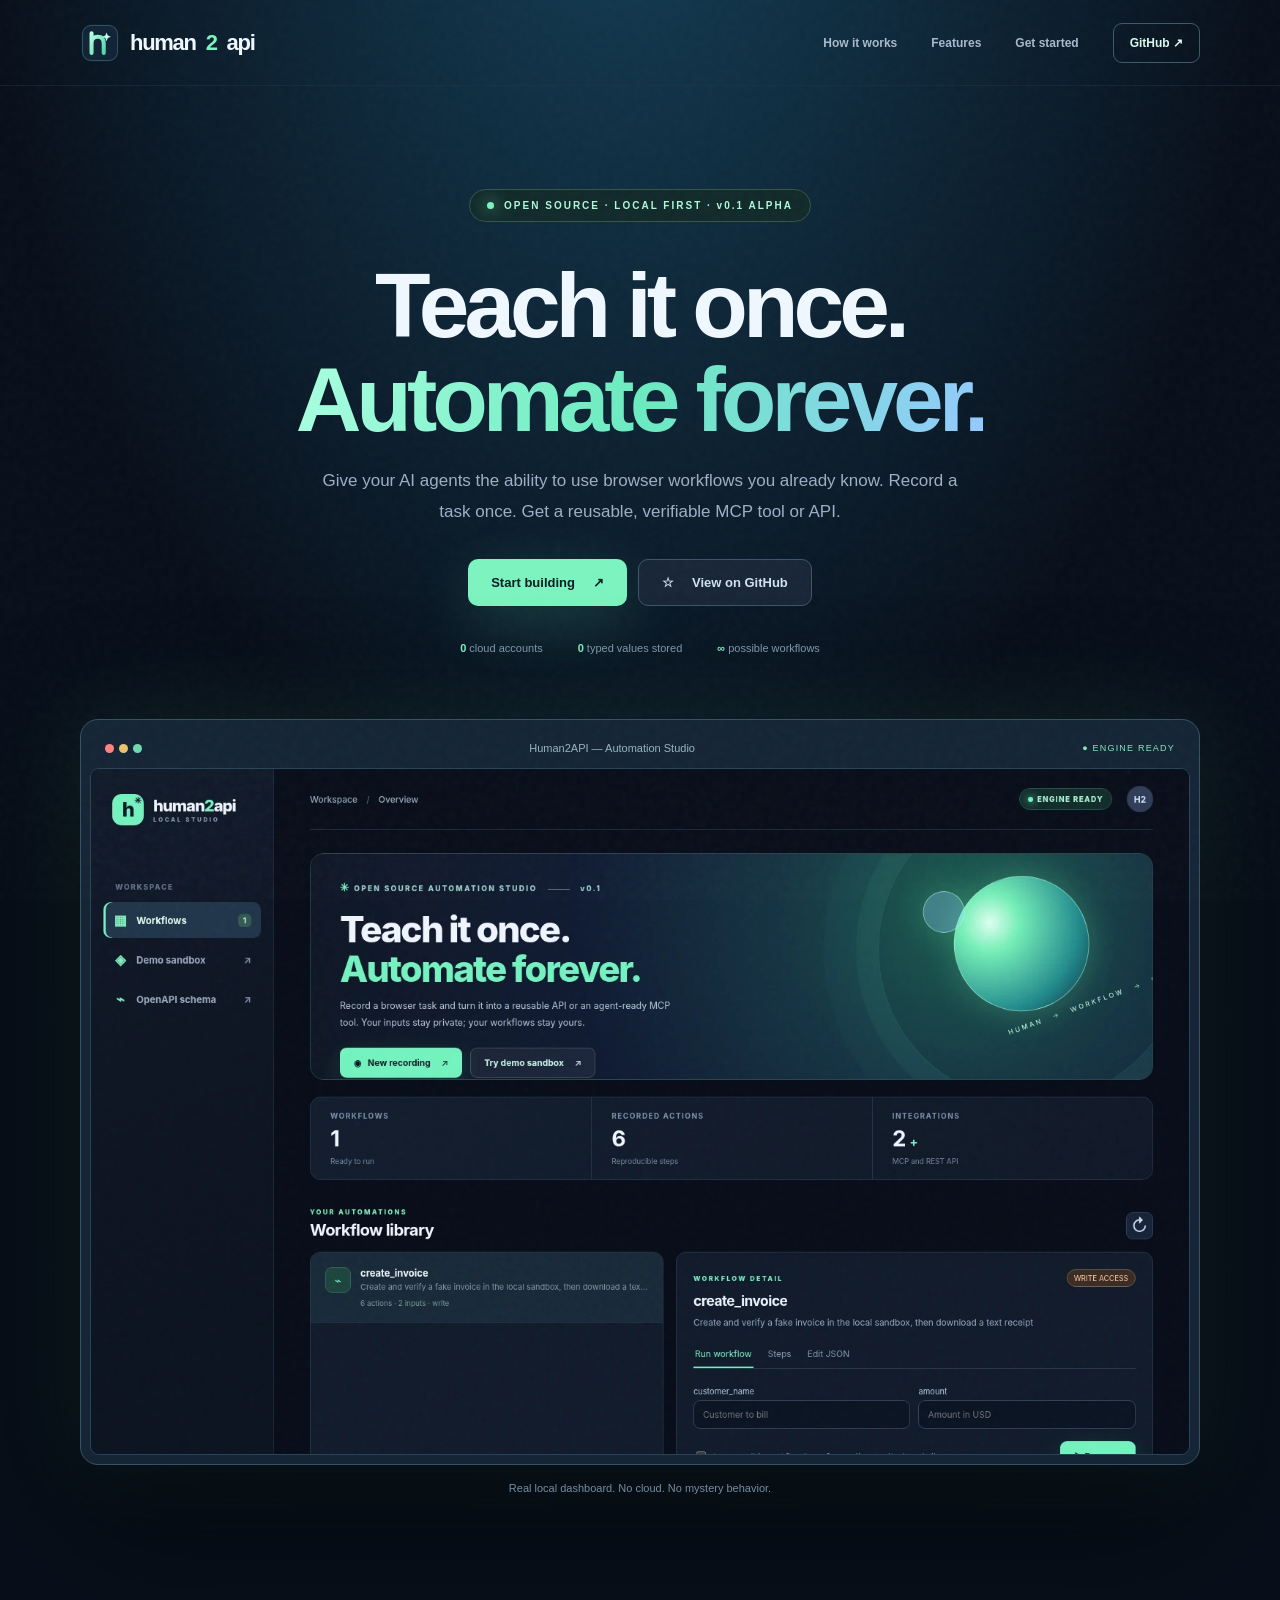
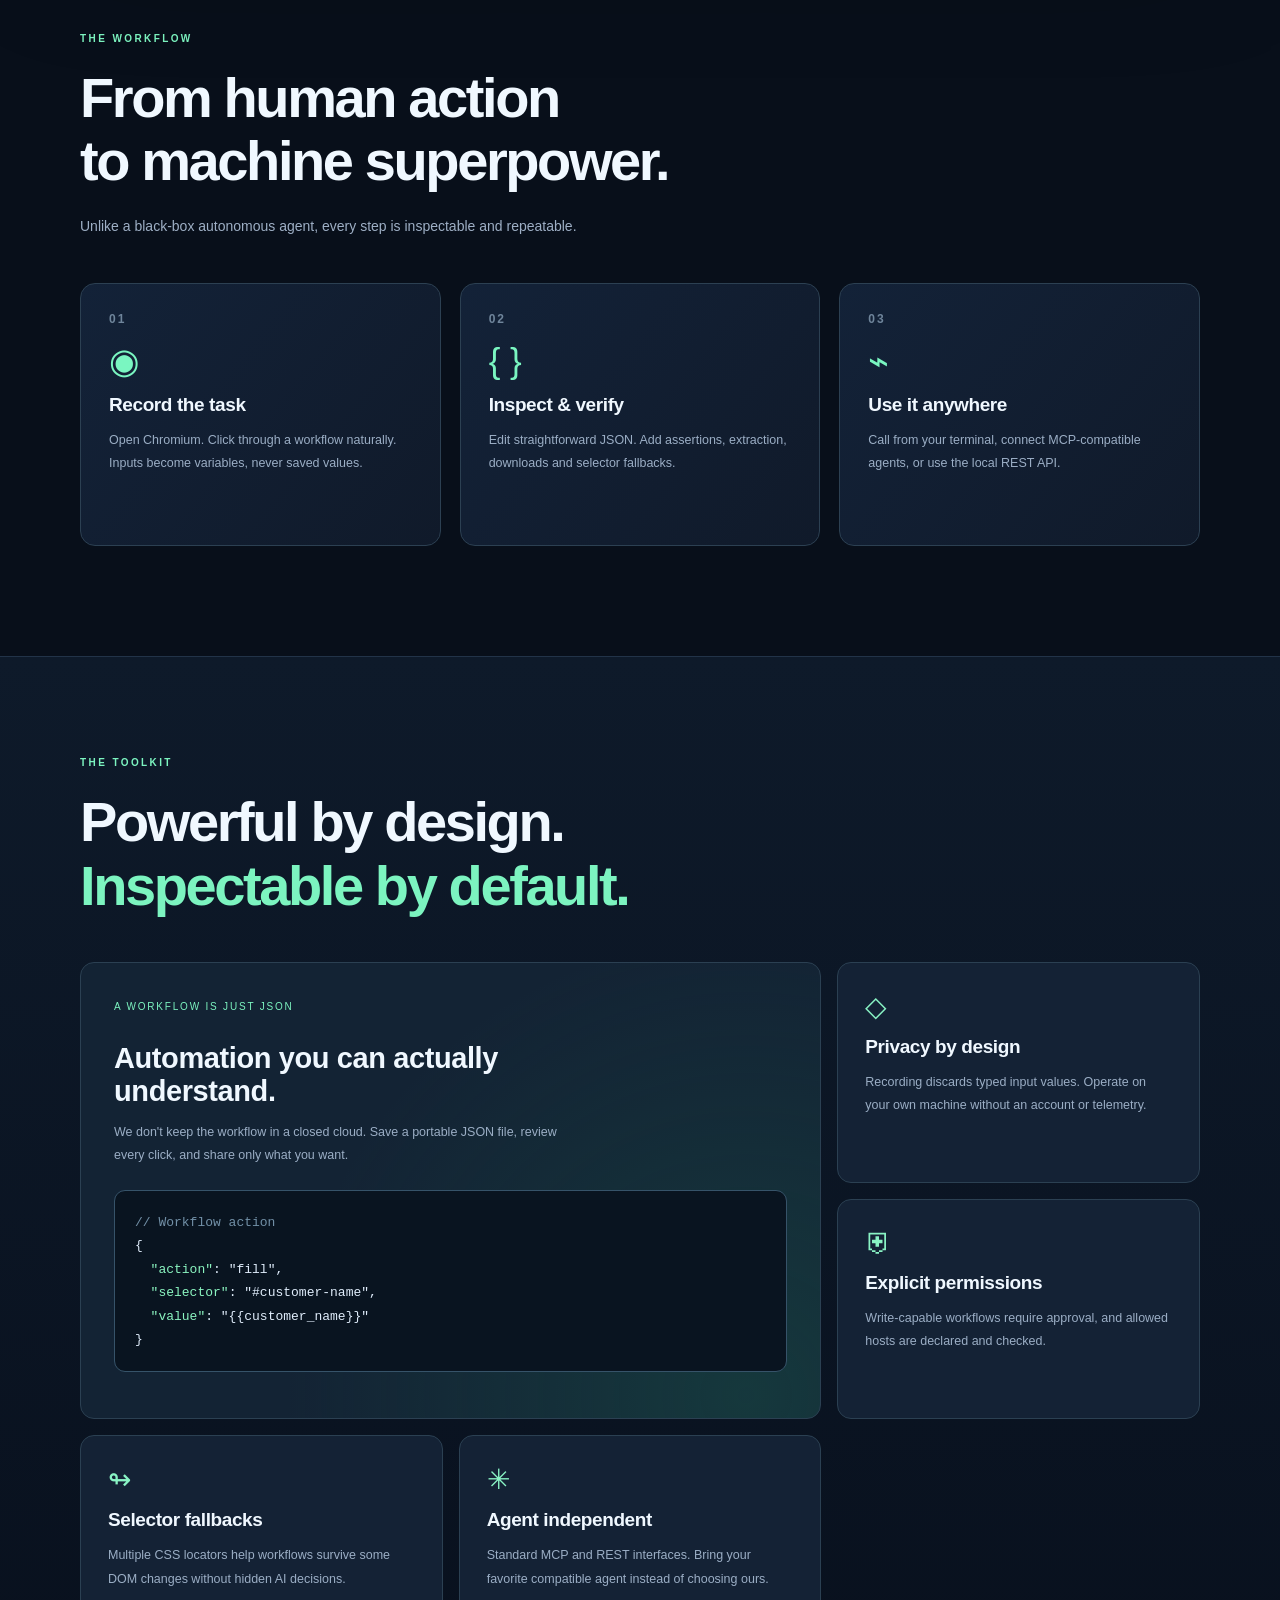
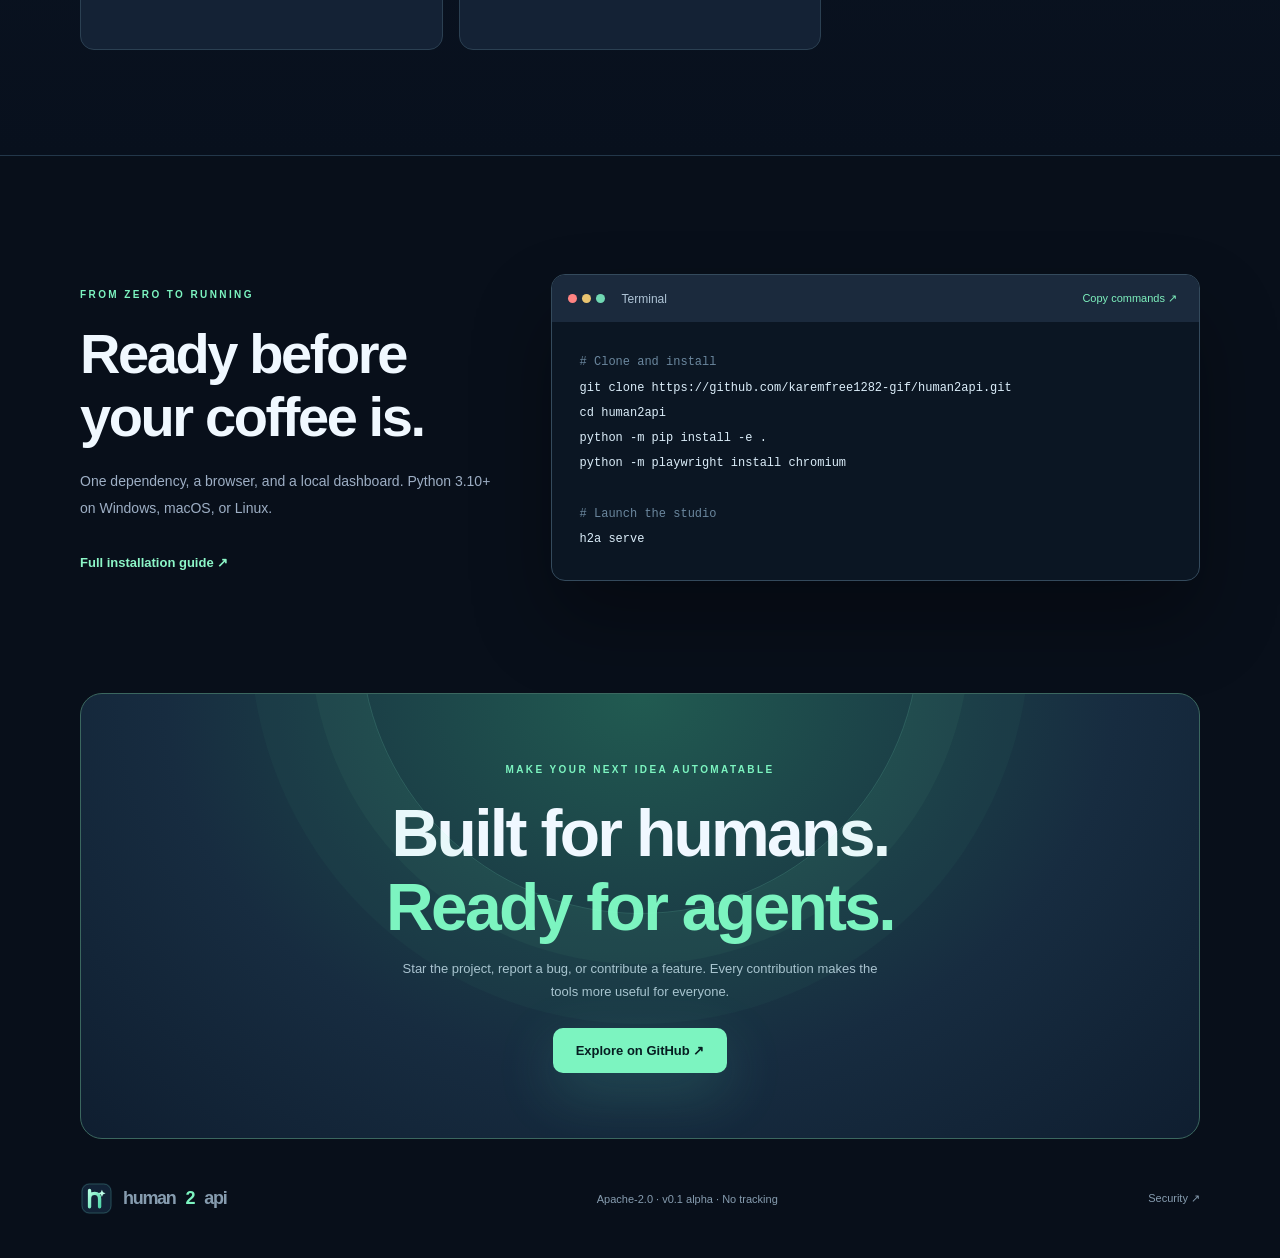
==== docs/index.html @ 32c711ae "feat: publish Human2API alpha with browser recorder, MCP, REST, docs and CI" ====
<!doctype html>
<html lang="en">
<head>
  <meta charset="utf-8">
  <meta name="viewport" content="width=device-width,initial-scale=1">
  <meta name="color-scheme" content="dark">
  <title>Human2API — Teach it once. Automate forever.</title>
  <meta name="description" content="Record any supported browser task, inspect a privacy-first JSON workflow, and expose it as an MCP tool, CLI command or local REST API. Open source, local-first, Apache 2.0.">
  <meta name="keywords" content="human2api, browser automation, mcp tools, AI agents, no-code automation, local-first, Playwright">
  <meta name="robots" content="index,follow">
  <link rel="canonical" href="https://karemfree1282-gif.github.io/human2api/">
  <link rel="icon" type="image/svg+xml" href="assets/logo.svg">
  <meta property="og:type" content="website">
  <meta property="og:title" content="Human2API — Teach it once. Automate forever.">
  <meta property="og:description" content="Turn browser interactions into reusable, verifiable API and MCP tools. 100% open source, local-first.">
  <meta property="og:url" content="https://karemfree1282-gif.github.io/human2api/">
  <meta property="og:image" content="https://karemfree1282-gif.github.io/human2api/assets/og-card.png">
  <meta name="twitter:card" content="summary_large_image">
  <meta name="twitter:title" content="Human2API — Turn browser clicks into AI tools">
  <meta name="twitter:description" content="Record once. Inspect. Reuse with MCP, REST and CLI.">
  <meta name="twitter:image" content="https://karemfree1282-gif.github.io/human2api/assets/og-card.png">
  <link rel="stylesheet" href="site.css">
  <script type="application/ld+json">{"@context":"https://schema.org","@type":"SoftwareApplication","name":"Human2API","applicationCategory":"DeveloperApplication","operatingSystem":"Windows, Linux, macOS","softwareVersion":"0.1.0","offers":{"@type":"Offer","price":"0","priceCurrency":"USD"},"codeRepository":"https://github.com/karemfree1282-gif/human2api","license":"https://www.apache.org/licenses/LICENSE-2.0"}</script>
  <script src="site.js" defer></script>
</head>
<body>
<div class="noise"></div><div class="glow-bg"></div>
<header class="site-header"><div class="container nav-inner"><a class="logo" href="#top"><img src="assets/logo.svg" width="40" height="40" alt="Human2API logo"> human<span>2</span>api</a><nav aria-label="Main navigation"><a href="#how">How it works</a><a href="#features">Features</a><a href="#quickstart">Get started</a><a href="https://github.com/karemfree1282-gif/human2api" class="nav-github" target="_blank" rel="noopener noreferrer">GitHub ↗</a></nav></div></header>
<main id="top">
  <section class="hero container"><div class="hero-badge"><i></i> OPEN SOURCE · LOCAL FIRST · v0.1 ALPHA</div><h1>Teach it once.<br><span>Automate forever.</span></h1><p class="hero-lede">Give your AI agents the ability to use browser workflows you already know. Record a task once. Get a reusable, verifiable MCP tool or API.</p><div class="actions"><a href="#quickstart" class="btn primary">Start building <span>↗</span></a><a href="https://github.com/karemfree1282-gif/human2api" class="btn secondary" target="_blank" rel="noopener noreferrer"><span>☆</span> View on GitHub</a></div><div class="hero-facts"><span><b>0</b> cloud accounts</span><span><b>0</b> typed values stored</span><span><b>∞</b> possible workflows</span></div></section>
  <section class="image-shell container"><div class="window"><div class="window-top"><div class="dots"><i></i><i></i><i></i></div><span>Human2API — Automation Studio</span><span class="healthy">● ENGINE READY</span></div><img src="assets/dashboard-preview.webp" alt="Actual Human2API local dashboard, with example invoice workflow and control panel" loading="eager"></div><div class="image-caption">Real local dashboard. No cloud. No mystery behavior.</div></section>
  <section class="how container" id="how"><div class="section-intro"><span class="mini">THE WORKFLOW</span><h2>From human action<br>to machine superpower.</h2><p>Unlike a black-box autonomous agent, every step is inspectable and repeatable.</p></div><div class="steps"><article><div class="num">01</div><div class="step-icon">◉</div><h3>Record the task</h3><p>Open Chromium. Click through a workflow naturally. Inputs become variables, never saved values.</p></article><article><div class="num">02</div><div class="step-icon">{ }</div><h3>Inspect & verify</h3><p>Edit straightforward JSON. Add assertions, extraction, downloads and selector fallbacks.</p></article><article><div class="num">03</div><div class="step-icon">⌁</div><h3>Use it anywhere</h3><p>Call from your terminal, connect MCP-compatible agents, or use the local REST API.</p></article></div></section>
  <section class="features-section" id="features"><div class="container"><div class="section-intro"><span class="mini">THE TOOLKIT</span><h2>Powerful by design.<br><em>Inspectable by default.</em></h2></div><div class="features"><div class="feature wide"><span class="feature-kicker">A WORKFLOW IS JUST JSON</span><h3>Automation you can actually understand.</h3><p>We don't keep the workflow in a closed cloud. Save a portable JSON file, review every click, and share only what you want.</p><pre><span class="dim">// Workflow action</span>
{
  <span class="accent">"action"</span>: "fill",
  <span class="accent">"selector"</span>: "#customer-name",
  <span class="accent">"value"</span>: "{{customer_name}}"
}</pre></div><div class="feature"><span class="feature-icon">◇</span><h3>Privacy by design</h3><p>Recording discards typed input values. Operate on your own machine without an account or telemetry.</p></div><div class="feature"><span class="feature-icon">⛨</span><h3>Explicit permissions</h3><p>Write-capable workflows require approval, and allowed hosts are declared and checked.</p></div><div class="feature"><span class="feature-icon">↬</span><h3>Selector fallbacks</h3><p>Multiple CSS locators help workflows survive some DOM changes without hidden AI decisions.</p></div><div class="feature"><span class="feature-icon">✳</span><h3>Agent independent</h3><p>Standard MCP and REST interfaces. Bring your favorite compatible agent instead of choosing ours.</p></div></div></div></section>
  <section class="quickstart container" id="quickstart"><div><span class="mini">FROM ZERO TO RUNNING</span><h2>Ready before<br>your coffee is.</h2><p>One dependency, a browser, and a local dashboard. Python 3.10+ on Windows, macOS, or Linux.</p><a class="text-link" href="https://github.com/karemfree1282-gif/human2api#quick-start" target="_blank" rel="noopener noreferrer">Full installation guide ↗</a></div><div class="command"><div class="command-top"><span class="dots"><i></i><i></i><i></i></span><span>Terminal</span><button id="copy-command" type="button">Copy commands ↗</button></div><pre id="commands"><span class="comment"># Clone and install</span>
git clone https://github.com/karemfree1282-gif/human2api.git
cd human2api
python -m pip install -e .
python -m playwright install chromium

<span class="comment"># Launch the studio</span>
h2a serve</pre></div></section>
  <section class="final-cta container"><div class="orb"></div><span class="mini">MAKE YOUR NEXT IDEA AUTOMATABLE</span><h2>Built for humans.<br><span>Ready for agents.</span></h2><p>Star the project, report a bug, or contribute a feature. Every contribution makes the tools more useful for everyone.</p><a href="https://github.com/karemfree1282-gif/human2api" class="btn primary" target="_blank" rel="noopener noreferrer">Explore on GitHub ↗</a></section>
</main><footer><div class="container foot"><a class="logo" href="#top"><img src="assets/logo.svg" alt="" width="33" height="33">human<span>2</span>api</a><span>Apache-2.0 · v0.1 alpha · No tracking</span><a href="https://github.com/karemfree1282-gif/human2api/blob/main/SECURITY.md" target="_blank" rel="noopener noreferrer">Security ↗</a></div></footer>
</body></html>
---- docs/site.css ----
:root{--bg:#080f1a;--fg:#f0f8ff;--sub:#9eafc5;--mint:#7cf4c0;--border:#26374b;font-family:Inter,ui-sans-serif,-apple-system,BlinkMacSystemFont,"Segoe UI",sans-serif;color-scheme:dark}*{box-sizing:border-box}html{scroll-behavior:smooth}body{min-width:320px;margin:0;background:var(--bg);color:var(--fg)}a{color:inherit;text-decoration:none}button{cursor:pointer;font:inherit}::selection{background:#6cdeaa;color:#091826}.noise{position:fixed;inset:0;pointer-events:none;opacity:.13;background-image:url("data:image/svg+xml,%3Csvg viewBox='0 0 180 180' xmlns='http://www.w3.org/2000/svg'%3E%3Cfilter id='n'%3E%3CfeTurbulence baseFrequency='.7' type='fractalNoise' numOctaves='3' stitchTiles='stitch'/%3E%3C/filter%3E%3Crect width='100%25' height='100%25' filter='url(%23n)' opacity='.2'/%3E%3C/svg%3E");z-index:15}.glow-bg{position:absolute;top:0;left:0;right:0;height:850px;pointer-events:none;background:radial-gradient(ellipse at 49% -22%,#143f57 0%,transparent 70%)}.container{width:min(1120px,calc(100% - 42px));margin:auto}.site-header{position:relative;z-index:3;border-bottom:1px solid #2233457a}.nav-inner{height:85px;display:flex;align-items:center;justify-content:space-between}.logo{display:inline-flex;align-items:center;gap:10px;font-size:22px;font-weight:850;letter-spacing:-1.3px}.logo span{color:var(--mint)}.logo img{border-radius:10px}.site-header nav{display:flex;align-items:center;gap:34px;font-size:12px;font-weight:700;color:#a8bace}.site-header nav a:hover,.text-link:hover{color:var(--mint)}.nav-github{border:1px solid #3c5b66;padding:12px 16px;border-radius:9px;color:#dbfbef}.hero{position:relative;text-align:center;padding:103px 0 38px}.hero-badge{display:inline-flex;gap:10px;align-items:center;border:1px solid #365649;border-radius:30px;background:#122a2b;color:#aefad7;padding:10px 17px;font-size:10px;font-weight:850;letter-spacing:2px}.hero-badge i{display:inline-block;width:7px;height:7px;border-radius:50%;background:#7cf4c0;box-shadow:0 0 15px #7cf4c0}.hero h1{font-size:clamp(50px,7.5vw,91px);letter-spacing:-5px;line-height:1.03;margin:37px 0 20px;font-weight:870}.hero h1 span{background:linear-gradient(100deg,#a9ffe1,#6bebc0 50%,#94caff);background-clip:text;color:transparent}.hero-lede{font-size:17px;color:var(--sub);max-width:650px;line-height:1.8;margin:0 auto}.actions{display:flex;justify-content:center;gap:11px;flex-wrap:wrap;margin-top:31px}.btn{display:inline-flex;align-items:center;justify-content:center;gap:18px;padding:15px 23px;border-radius:10px;font-size:13px;font-weight:760;transition:transform .2s,background .2s}.btn:hover{transform:translateY(-3px)}.btn.primary{background:var(--mint);color:#061e21;box-shadow:0 18px 60px #59e7b733}.btn.primary:hover{background:#b2ffdf}.btn.secondary{background:#182637;border:1px solid #405468;color:#d2e1f4}.hero-facts{display:flex;justify-content:center;gap:35px;margin-top:36px;font-size:11px;color:#839bb0}.hero-facts b{color:#85f3c3}.image-shell{position:relative;margin-top:27px}.window{border:1px solid #365364;background:#152536;border-radius:18px;padding:9px;box-shadow:0 45px 140px #0009,0 0 90px #71ffca1c;overflow:hidden}.window-top{height:39px;display:flex;align-items:center;justify-content:space-between;padding:0 15px;font-size:11px;color:#96b5c3}.window-top .healthy{color:#86e7b9;font-size:9px;letter-spacing:1.2px}.dots{display:inline-flex;gap:5px}.dots i{width:9px;height:9px;border-radius:50%;background:#ff8382}.dots i:nth-child(2){background:#e9c470}.dots i:nth-child(3){background:#70d8b3}.window img{width:100%;display:block;aspect-ratio:16/10;object-fit:cover;object-position:top;border-radius:9px;border:1px solid #274559}.image-caption{text-align:center;color:#758da3;font-size:11px;margin:17px}.how{padding:117px 0 110px}.section-intro{max-width:650px}.mini{font-size:10px;letter-spacing:2.4px;color:var(--mint);font-weight:800}.section-intro h2,.quickstart h2{font-size:clamp(35px,4.4vw,56px);letter-spacing:-2.4px;line-height:1.13;margin:20px 0}.section-intro p,.quickstart p{color:var(--sub);font-size:14px;line-height:1.9}.steps{display:grid;grid-template-columns:repeat(3,1fr);gap:19px;margin-top:44px}.steps article{min-height:263px;padding:28px;border:1px solid #2c4052;border-radius:15px;background:linear-gradient(130deg,#132238,#101a2a)}.steps .num{font-size:12px;color:#6f859b;font-weight:800;letter-spacing:2px}.step-icon{font-size:35px;color:#7af6c1;margin-top:15px}.steps h3,.feature h3{font-size:19px;letter-spacing:-.4px;margin:13px 0}.steps p,.feature p{color:#9baec5;font-size:12.5px;line-height:1.85}.features-section{background:linear-gradient(180deg,#0e1a2a,#08101d);border-top:1px solid #223348;border-bottom:1px solid #23374a;padding:95px 0 105px}.features-section em{font-style:normal;color:var(--mint)}.features{display:grid;grid-template-columns:repeat(3,1fr);gap:16px;margin-top:45px}.feature{padding:27px;min-height:215px;border:1px solid #2b4052;background:#142235;border-radius:14px}.feature.wide{grid-column:span 2;grid-row:span 2;padding:33px;min-height:440px;overflow:hidden;background:radial-gradient(circle at 90% 95%,#1a624e55,transparent 58%),#132334}.feature-kicker{font-size:10px;color:var(--mint);letter-spacing:1.8px}.feature.wide h3{font-size:29px;max-width:400px;margin-top:28px}.feature.wide p{max-width:470px}.feature pre{border-radius:11px;padding:20px;background:#091420;border:1px solid #365369;color:#e0edfb;font-size:13px;line-height:1.8;margin-top:23px;overflow:auto}.feature pre .accent{color:#8bf5c0}.feature pre .dim{color:#7290a7}.feature-icon{display:block;font-size:28px;color:#89f3c4}.quickstart{display:grid;grid-template-columns:.8fr 1.25fr;gap:55px;padding-top:118px;padding-bottom:112px;align-items:center}.text-link{font-size:13px;font-weight:750;color:#8cf6c7;display:inline-block;margin-top:20px}.command{border:1px solid #344a5c;border-radius:14px;overflow:hidden;background:#0b1623;box-shadow:0 40px 80px #0005;min-width:0}.command-top{display:flex;align-items:center;gap:17px;background:#1b2a3d;padding:16px;color:#afc4d6;font-size:12px}.command-top button{margin-left:auto;background:none;color:#7ef1be;border:0;font-size:11px}.command pre{white-space:pre-wrap;overflow-wrap:anywhere;margin:0;padding:28px;font-size:12px;line-height:2.1;color:#dceefa}.command pre .comment{color:#6b879e}.final-cta{background:radial-gradient(ellipse at 50% 0%,#215b51 0%,#172c40 60%,#0f1e30 100%);position:relative;overflow:hidden;min-height:370px;text-align:center;border:1px solid #3b675f;border-radius:22px;padding:65px 22px}.final-cta h2{font-size:clamp(39px,5.6vw,66px);letter-spacing:-2.7px;line-height:1.12;margin:20px 0 12px}.final-cta h2 span{color:var(--mint)}.final-cta p{color:#aac3d0;font-size:13px;max-width:475px;line-height:1.8;margin:0 auto 25px}.final-cta .orb{position:absolute;border:1px solid #8afbd128;border-radius:50%;width:560px;height:560px;top:-340px;left:calc(50% - 280px);pointer-events:none;box-shadow:0 0 0 50px #7bffb80a,0 0 0 110px #7bffb807}footer{padding:43px 0}.foot{display:flex;align-items:center;justify-content:space-between;gap:14px;color:#869caf;font-size:11px}.foot .logo{font-size:18px}footer a:hover{color:var(--mint)}@media(max-width:780px){.site-header nav a:not(.nav-github){display:none}.hero{padding-top:76px}.hero h1{letter-spacing:-3px}.steps,.features{grid-template-columns:1fr 1fr}.features .wide{grid-column:span 2}.quickstart{grid-template-columns:1fr;gap:23px;padding-top:80px}}@media(max-width:520px){.site-header nav{gap:10px}.hero-badge{font-size:8px}.hero h1{letter-spacing:-2px}.hero-lede{font-size:14px}.hero-facts{gap:14px;font-size:9px}.steps,.features{grid-template-columns:1fr}.features .wide{grid-column:span 1}.how{padding:70px 0}.feature.wide{min-height:unset}.window-top{font-size:8px}.window-top .healthy{font-size:7px}.foot{flex-wrap:wrap}.container{width:calc(100% - 32px)}}@media(prefers-reduced-motion:reduce){*{scroll-behavior:auto!important;transition:none!important}}
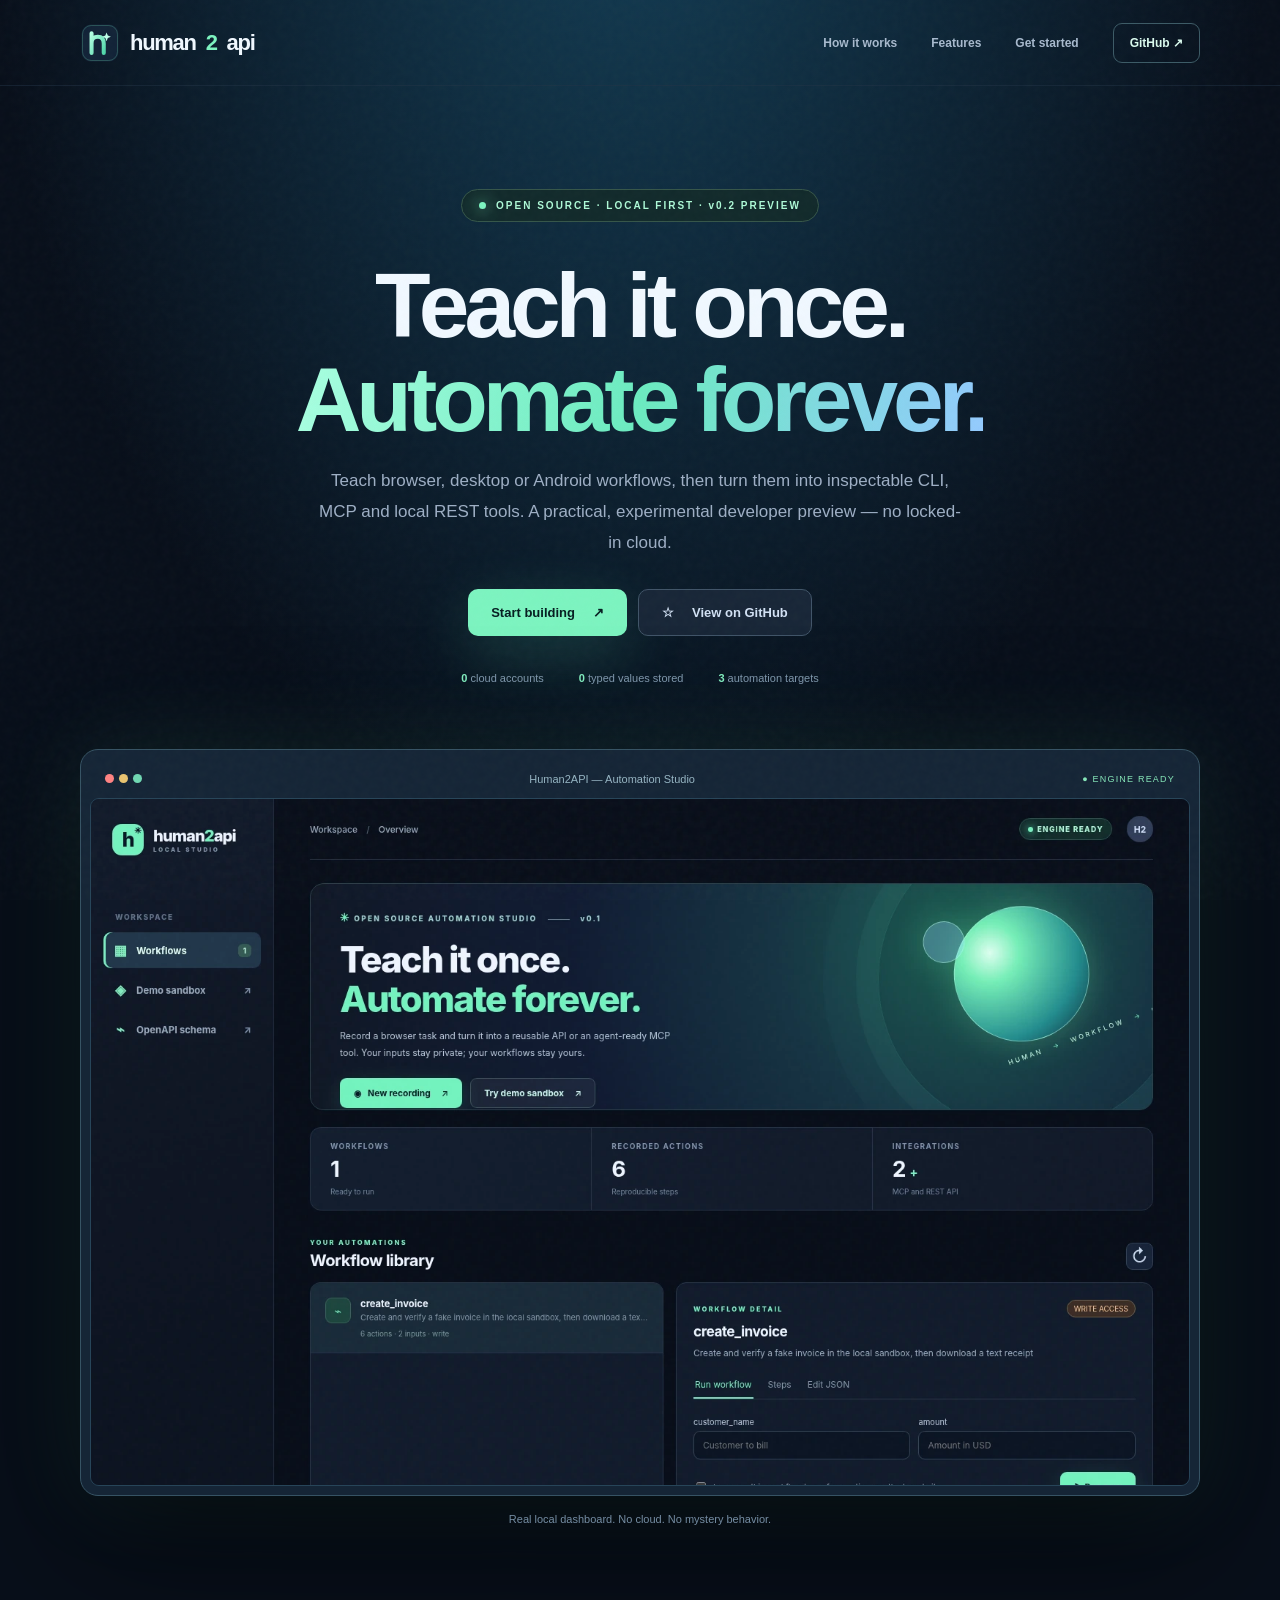
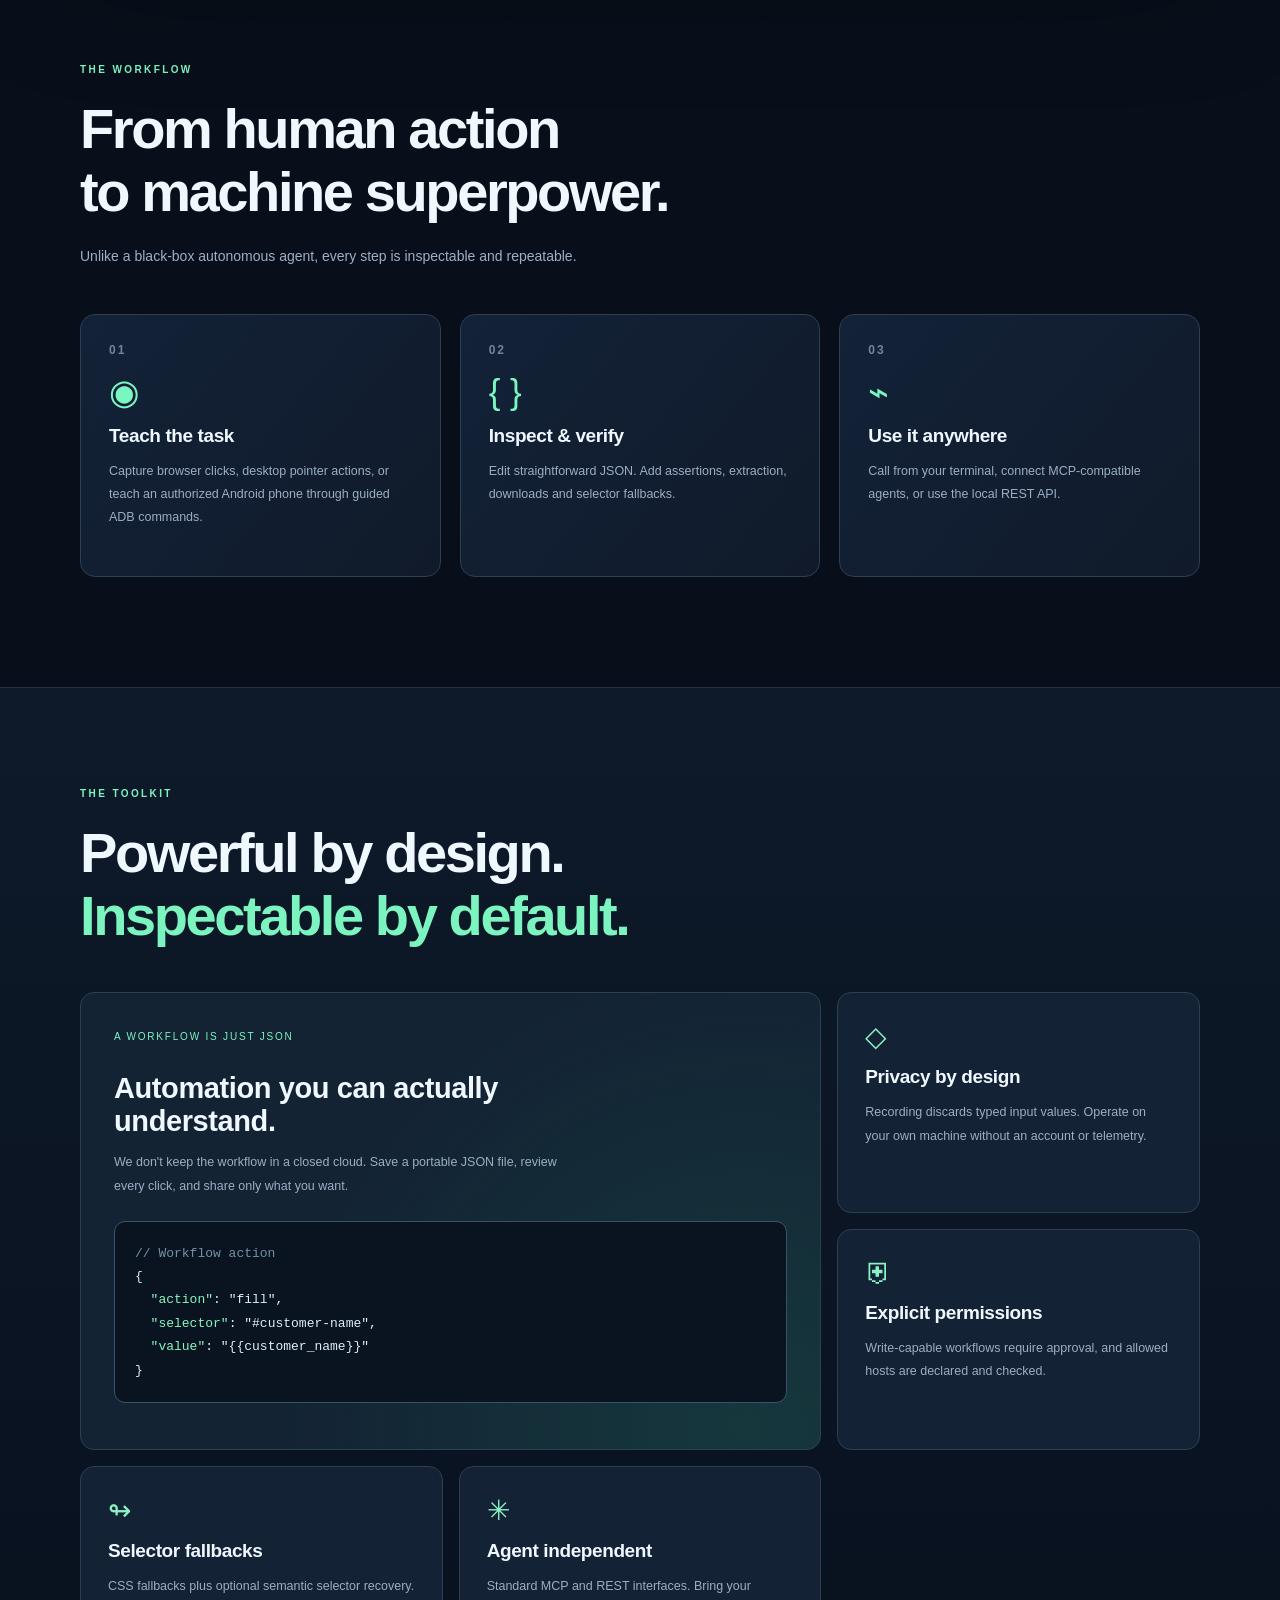
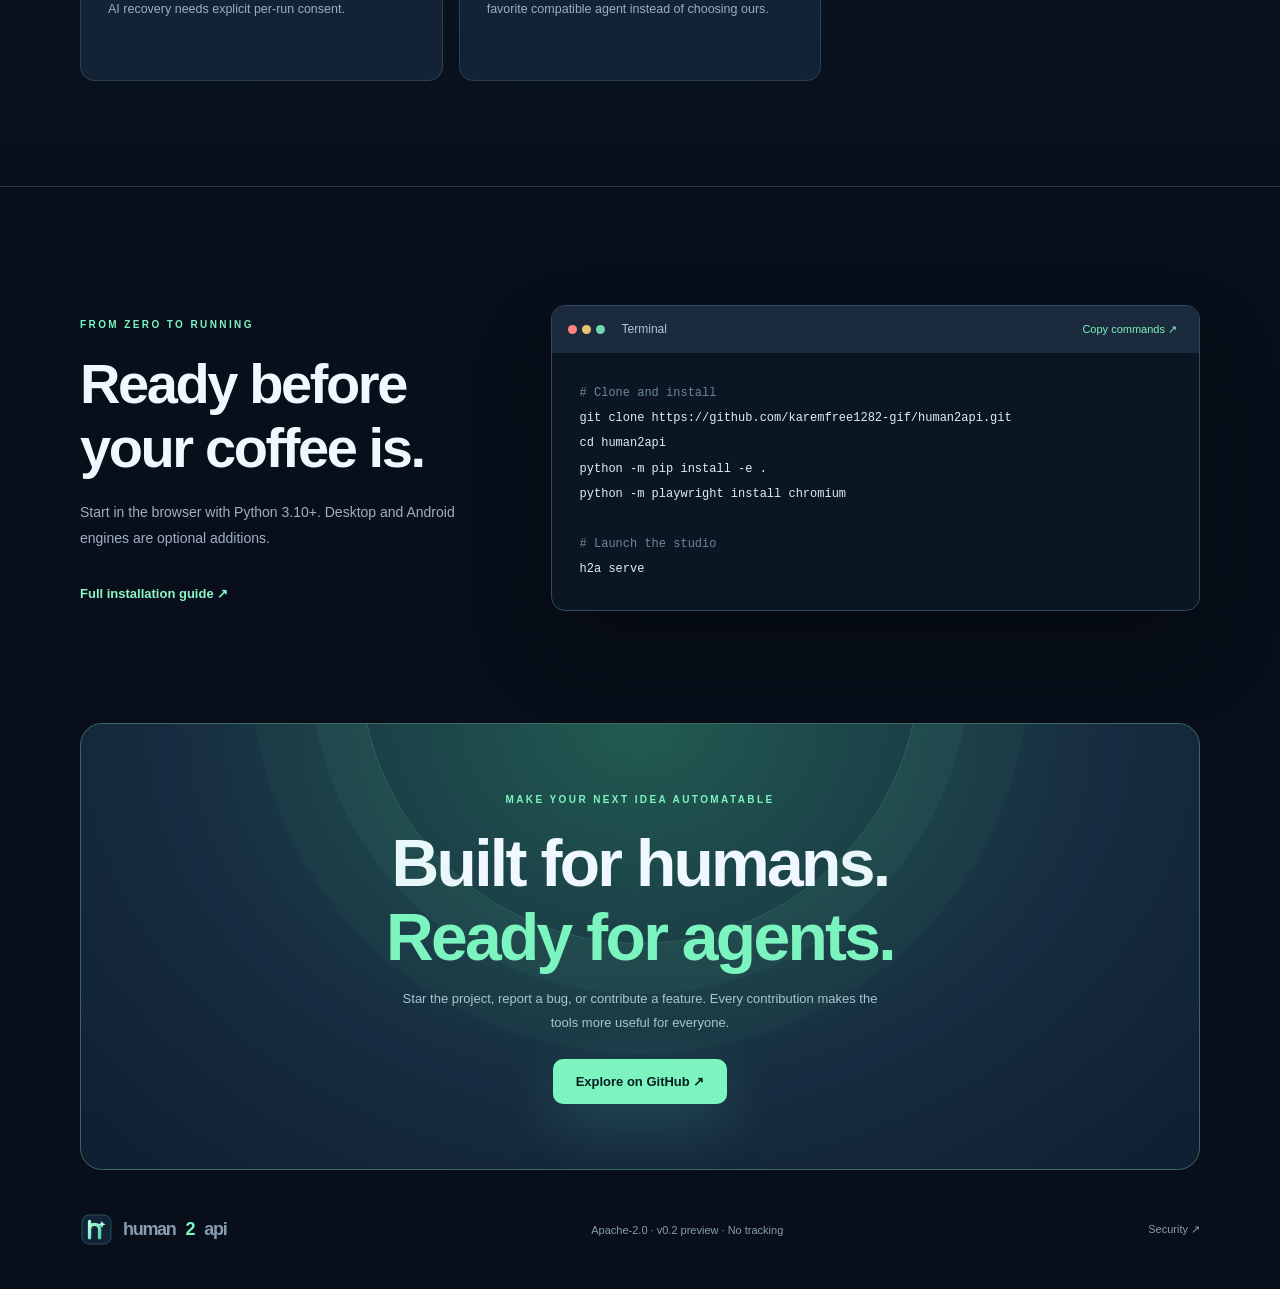
==== commit 549030bf: "feat: expand Human2API with desktop and Android runners, opt-in healing, verified workflow packages " ====
--- a/docs/index.html
+++ b/docs/index.html
@@ -5,38 +5,38 @@
   <meta name="viewport" content="width=device-width,initial-scale=1">
   <meta name="color-scheme" content="dark">
   <title>Human2API — Teach it once. Automate forever.</title>
-  <meta name="description" content="Record any supported browser task, inspect a privacy-first JSON workflow, and expose it as an MCP tool, CLI command or local REST API. Open source, local-first, Apache 2.0.">
-  <meta name="keywords" content="human2api, browser automation, mcp tools, AI agents, no-code automation, local-first, Playwright">
+  <meta name="description" content="Convert supported browser, desktop, and Android tasks into inspectable local MCP tools, REST APIs, and CLI automations. Experimental developer preview.">
+  <meta name="keywords" content="human2api, browser automation, desktop automation, Android ADB, MCP tools, AI agents, local-first, Playwright, PyAutoGUI">
   <meta name="robots" content="index,follow">
   <link rel="canonical" href="https://karemfree1282-gif.github.io/human2api/">
   <link rel="icon" type="image/svg+xml" href="assets/logo.svg">
   <meta property="og:type" content="website">
   <meta property="og:title" content="Human2API — Teach it once. Automate forever.">
-  <meta property="og:description" content="Turn browser interactions into reusable, verifiable API and MCP tools. 100% open source, local-first.">
+  <meta property="og:description" content="Automate supported browser, desktop and Android tasks with verified local MCP and REST workflows. Open-source developer preview.">
   <meta property="og:url" content="https://karemfree1282-gif.github.io/human2api/">
   <meta property="og:image" content="https://karemfree1282-gif.github.io/human2api/assets/og-card.png">
   <meta name="twitter:card" content="summary_large_image">
-  <meta name="twitter:title" content="Human2API — Turn browser clicks into AI tools">
+  <meta name="twitter:title" content="Human2API — Turn UI tasks into MCP and API tools">
   <meta name="twitter:description" content="Record once. Inspect. Reuse with MCP, REST and CLI.">
   <meta name="twitter:image" content="https://karemfree1282-gif.github.io/human2api/assets/og-card.png">
   <link rel="stylesheet" href="site.css">
-  <script type="application/ld+json">{"@context":"https://schema.org","@type":"SoftwareApplication","name":"Human2API","applicationCategory":"DeveloperApplication","operatingSystem":"Windows, Linux, macOS","softwareVersion":"0.1.0","offers":{"@type":"Offer","price":"0","priceCurrency":"USD"},"codeRepository":"https://github.com/karemfree1282-gif/human2api","license":"https://www.apache.org/licenses/LICENSE-2.0"}</script>
+  <script type="application/ld+json">{"@context":"https://schema.org","@type":"SoftwareApplication","name":"Human2API","applicationCategory":"DeveloperApplication","operatingSystem":"Windows, Linux, macOS","softwareVersion":"0.2.0","offers":{"@type":"Offer","price":"0","priceCurrency":"USD"},"codeRepository":"https://github.com/karemfree1282-gif/human2api","license":"https://www.apache.org/licenses/LICENSE-2.0"}</script>
   <script src="site.js" defer></script>
 </head>
 <body>
 <div class="noise"></div><div class="glow-bg"></div>
 <header class="site-header"><div class="container nav-inner"><a class="logo" href="#top"><img src="assets/logo.svg" width="40" height="40" alt="Human2API logo"> human<span>2</span>api</a><nav aria-label="Main navigation"><a href="#how">How it works</a><a href="#features">Features</a><a href="#quickstart">Get started</a><a href="https://github.com/karemfree1282-gif/human2api" class="nav-github" target="_blank" rel="noopener noreferrer">GitHub ↗</a></nav></div></header>
 <main id="top">
-  <section class="hero container"><div class="hero-badge"><i></i> OPEN SOURCE · LOCAL FIRST · v0.1 ALPHA</div><h1>Teach it once.<br><span>Automate forever.</span></h1><p class="hero-lede">Give your AI agents the ability to use browser workflows you already know. Record a task once. Get a reusable, verifiable MCP tool or API.</p><div class="actions"><a href="#quickstart" class="btn primary">Start building <span>↗</span></a><a href="https://github.com/karemfree1282-gif/human2api" class="btn secondary" target="_blank" rel="noopener noreferrer"><span>☆</span> View on GitHub</a></div><div class="hero-facts"><span><b>0</b> cloud accounts</span><span><b>0</b> typed values stored</span><span><b>∞</b> possible workflows</span></div></section>
+  <section class="hero container"><div class="hero-badge"><i></i> OPEN SOURCE · LOCAL FIRST · v0.2 PREVIEW</div><h1>Teach it once.<br><span>Automate forever.</span></h1><p class="hero-lede">Teach browser, desktop or Android workflows, then turn them into inspectable CLI, MCP and local REST tools. A practical, experimental developer preview — no locked-in cloud.</p><div class="actions"><a href="#quickstart" class="btn primary">Start building <span>↗</span></a><a href="https://github.com/karemfree1282-gif/human2api" class="btn secondary" target="_blank" rel="noopener noreferrer"><span>☆</span> View on GitHub</a></div><div class="hero-facts"><span><b>0</b> cloud accounts</span><span><b>0</b> typed values stored</span><span><b>3</b> automation targets</span></div></section>
   <section class="image-shell container"><div class="window"><div class="window-top"><div class="dots"><i></i><i></i><i></i></div><span>Human2API — Automation Studio</span><span class="healthy">● ENGINE READY</span></div><img src="assets/dashboard-preview.webp" alt="Actual Human2API local dashboard, with example invoice workflow and control panel" loading="eager"></div><div class="image-caption">Real local dashboard. No cloud. No mystery behavior.</div></section>
-  <section class="how container" id="how"><div class="section-intro"><span class="mini">THE WORKFLOW</span><h2>From human action<br>to machine superpower.</h2><p>Unlike a black-box autonomous agent, every step is inspectable and repeatable.</p></div><div class="steps"><article><div class="num">01</div><div class="step-icon">◉</div><h3>Record the task</h3><p>Open Chromium. Click through a workflow naturally. Inputs become variables, never saved values.</p></article><article><div class="num">02</div><div class="step-icon">{ }</div><h3>Inspect & verify</h3><p>Edit straightforward JSON. Add assertions, extraction, downloads and selector fallbacks.</p></article><article><div class="num">03</div><div class="step-icon">⌁</div><h3>Use it anywhere</h3><p>Call from your terminal, connect MCP-compatible agents, or use the local REST API.</p></article></div></section>
+  <section class="how container" id="how"><div class="section-intro"><span class="mini">THE WORKFLOW</span><h2>From human action<br>to machine superpower.</h2><p>Unlike a black-box autonomous agent, every step is inspectable and repeatable.</p></div><div class="steps"><article><div class="num">01</div><div class="step-icon">◉</div><h3>Teach the task</h3><p>Capture browser clicks, desktop pointer actions, or teach an authorized Android phone through guided ADB commands.</p></article><article><div class="num">02</div><div class="step-icon">{ }</div><h3>Inspect & verify</h3><p>Edit straightforward JSON. Add assertions, extraction, downloads and selector fallbacks.</p></article><article><div class="num">03</div><div class="step-icon">⌁</div><h3>Use it anywhere</h3><p>Call from your terminal, connect MCP-compatible agents, or use the local REST API.</p></article></div></section>
   <section class="features-section" id="features"><div class="container"><div class="section-intro"><span class="mini">THE TOOLKIT</span><h2>Powerful by design.<br><em>Inspectable by default.</em></h2></div><div class="features"><div class="feature wide"><span class="feature-kicker">A WORKFLOW IS JUST JSON</span><h3>Automation you can actually understand.</h3><p>We don't keep the workflow in a closed cloud. Save a portable JSON file, review every click, and share only what you want.</p><pre><span class="dim">// Workflow action</span>
 {
   <span class="accent">"action"</span>: "fill",
   <span class="accent">"selector"</span>: "#customer-name",
   <span class="accent">"value"</span>: "{{customer_name}}"
-}</pre></div><div class="feature"><span class="feature-icon">◇</span><h3>Privacy by design</h3><p>Recording discards typed input values. Operate on your own machine without an account or telemetry.</p></div><div class="feature"><span class="feature-icon">⛨</span><h3>Explicit permissions</h3><p>Write-capable workflows require approval, and allowed hosts are declared and checked.</p></div><div class="feature"><span class="feature-icon">↬</span><h3>Selector fallbacks</h3><p>Multiple CSS locators help workflows survive some DOM changes without hidden AI decisions.</p></div><div class="feature"><span class="feature-icon">✳</span><h3>Agent independent</h3><p>Standard MCP and REST interfaces. Bring your favorite compatible agent instead of choosing ours.</p></div></div></div></section>
-  <section class="quickstart container" id="quickstart"><div><span class="mini">FROM ZERO TO RUNNING</span><h2>Ready before<br>your coffee is.</h2><p>One dependency, a browser, and a local dashboard. Python 3.10+ on Windows, macOS, or Linux.</p><a class="text-link" href="https://github.com/karemfree1282-gif/human2api#quick-start" target="_blank" rel="noopener noreferrer">Full installation guide ↗</a></div><div class="command"><div class="command-top"><span class="dots"><i></i><i></i><i></i></span><span>Terminal</span><button id="copy-command" type="button">Copy commands ↗</button></div><pre id="commands"><span class="comment"># Clone and install</span>
+}</pre></div><div class="feature"><span class="feature-icon">◇</span><h3>Privacy by design</h3><p>Recording discards typed input values. Operate on your own machine without an account or telemetry.</p></div><div class="feature"><span class="feature-icon">⛨</span><h3>Explicit permissions</h3><p>Write-capable workflows require approval, and allowed hosts are declared and checked.</p></div><div class="feature"><span class="feature-icon">↬</span><h3>Selector fallbacks</h3><p>CSS fallbacks plus optional semantic selector recovery. AI recovery needs explicit per-run consent.</p></div><div class="feature"><span class="feature-icon">✳</span><h3>Agent independent</h3><p>Standard MCP and REST interfaces. Bring your favorite compatible agent instead of choosing ours.</p></div></div></div></section>
+  <section class="quickstart container" id="quickstart"><div><span class="mini">FROM ZERO TO RUNNING</span><h2>Ready before<br>your coffee is.</h2><p>Start in the browser with Python 3.10+. Desktop and Android engines are optional additions.</p><a class="text-link" href="https://github.com/karemfree1282-gif/human2api#quick-start" target="_blank" rel="noopener noreferrer">Full installation guide ↗</a></div><div class="command"><div class="command-top"><span class="dots"><i></i><i></i><i></i></span><span>Terminal</span><button id="copy-command" type="button">Copy commands ↗</button></div><pre id="commands"><span class="comment"># Clone and install</span>
 git clone https://github.com/karemfree1282-gif/human2api.git
 cd human2api
 python -m pip install -e .
@@ -45,5 +45,5 @@
 <span class="comment"># Launch the studio</span>
 h2a serve</pre></div></section>
   <section class="final-cta container"><div class="orb"></div><span class="mini">MAKE YOUR NEXT IDEA AUTOMATABLE</span><h2>Built for humans.<br><span>Ready for agents.</span></h2><p>Star the project, report a bug, or contribute a feature. Every contribution makes the tools more useful for everyone.</p><a href="https://github.com/karemfree1282-gif/human2api" class="btn primary" target="_blank" rel="noopener noreferrer">Explore on GitHub ↗</a></section>
-</main><footer><div class="container foot"><a class="logo" href="#top"><img src="assets/logo.svg" alt="" width="33" height="33">human<span>2</span>api</a><span>Apache-2.0 · v0.1 alpha · No tracking</span><a href="https://github.com/karemfree1282-gif/human2api/blob/main/SECURITY.md" target="_blank" rel="noopener noreferrer">Security ↗</a></div></footer>
+</main><footer><div class="container foot"><a class="logo" href="#top"><img src="assets/logo.svg" alt="" width="33" height="33">human<span>2</span>api</a><span>Apache-2.0 · v0.2 preview · No tracking</span><a href="https://github.com/karemfree1282-gif/human2api/blob/main/SECURITY.md" target="_blank" rel="noopener noreferrer">Security ↗</a></div></footer>
 </body></html>
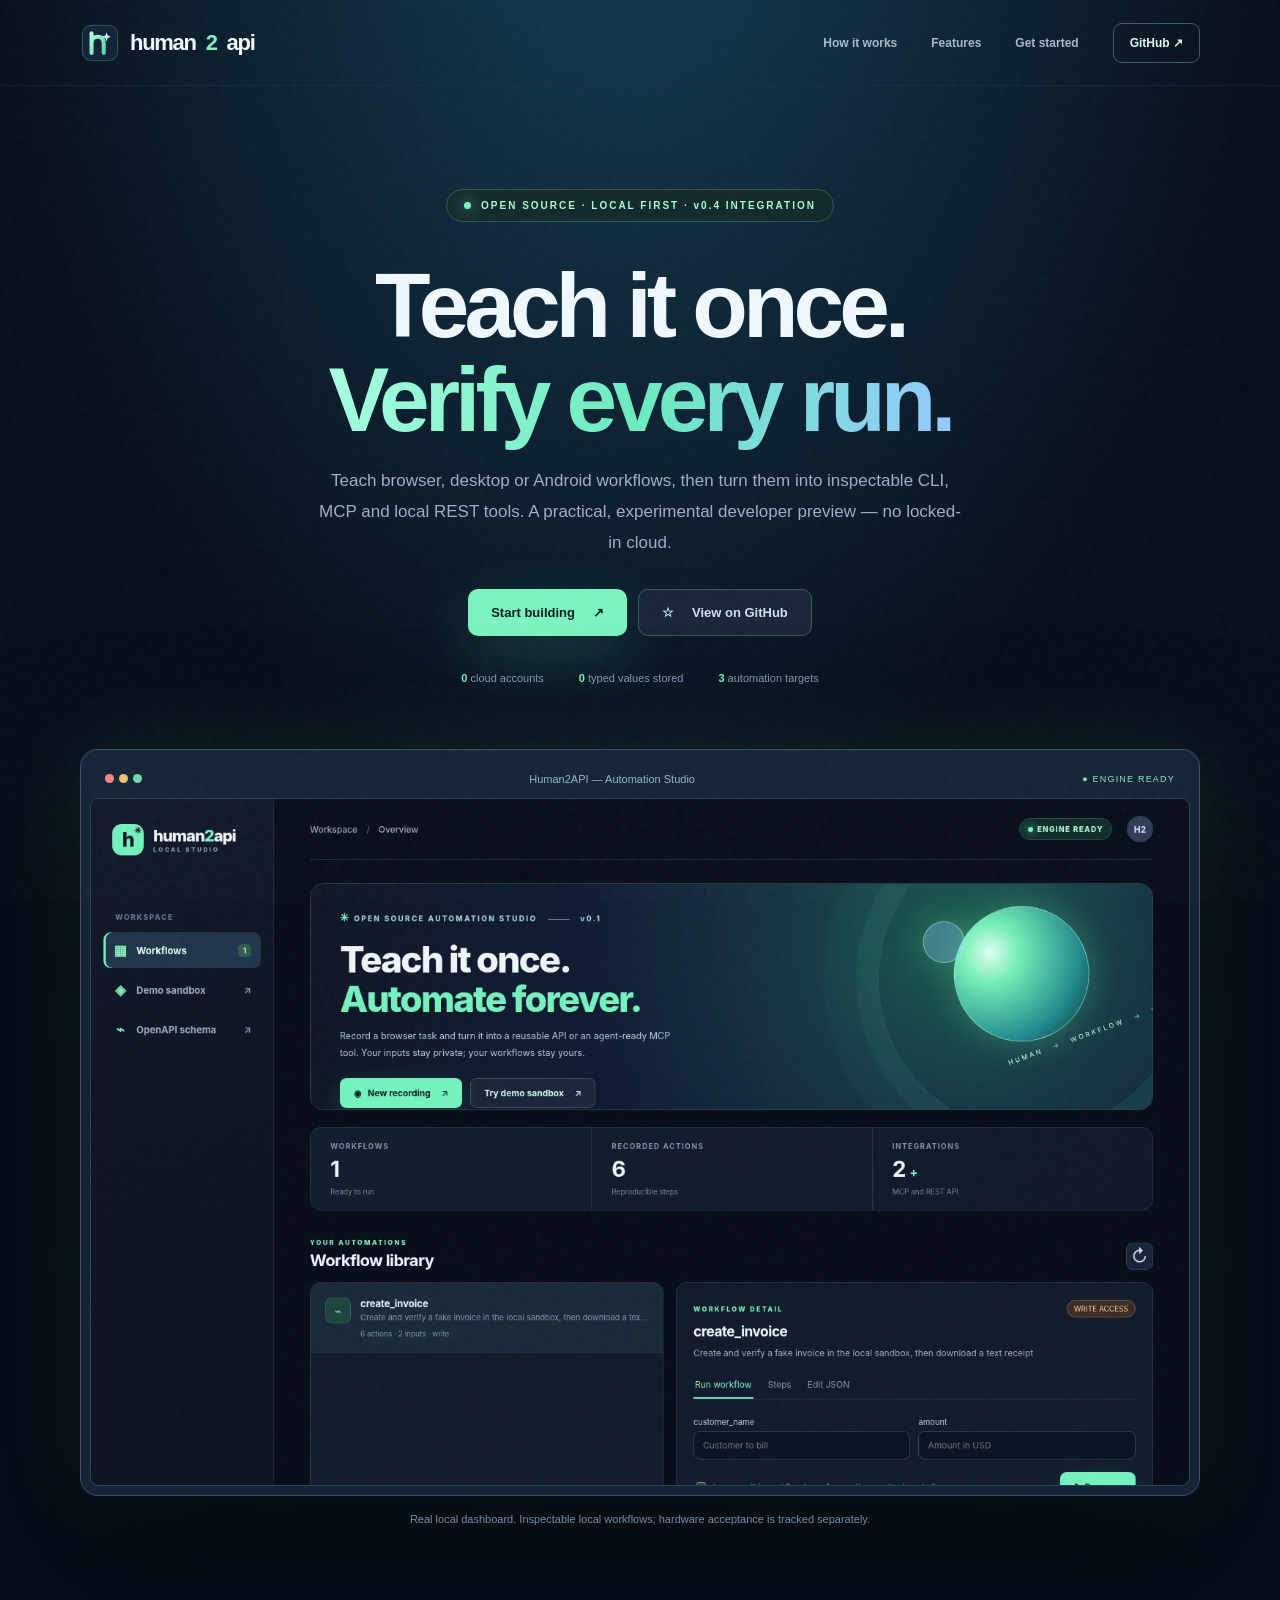
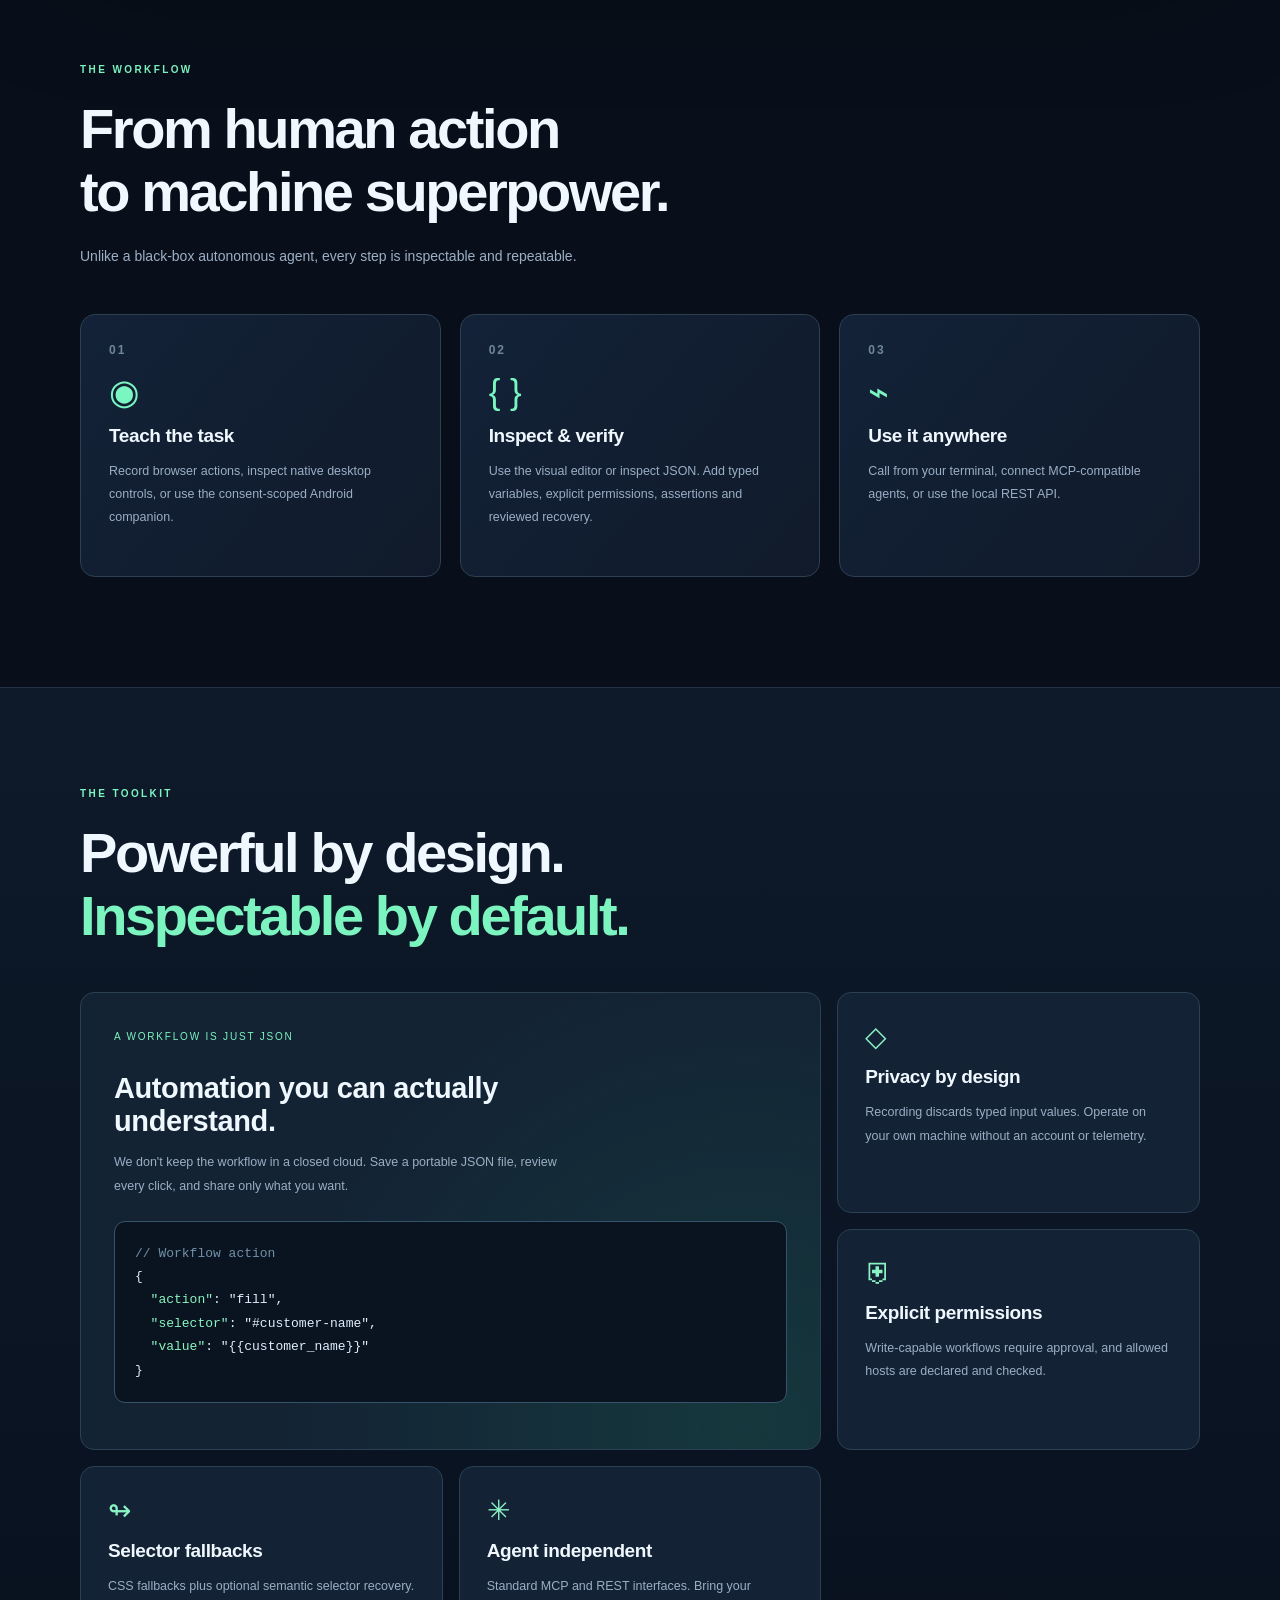
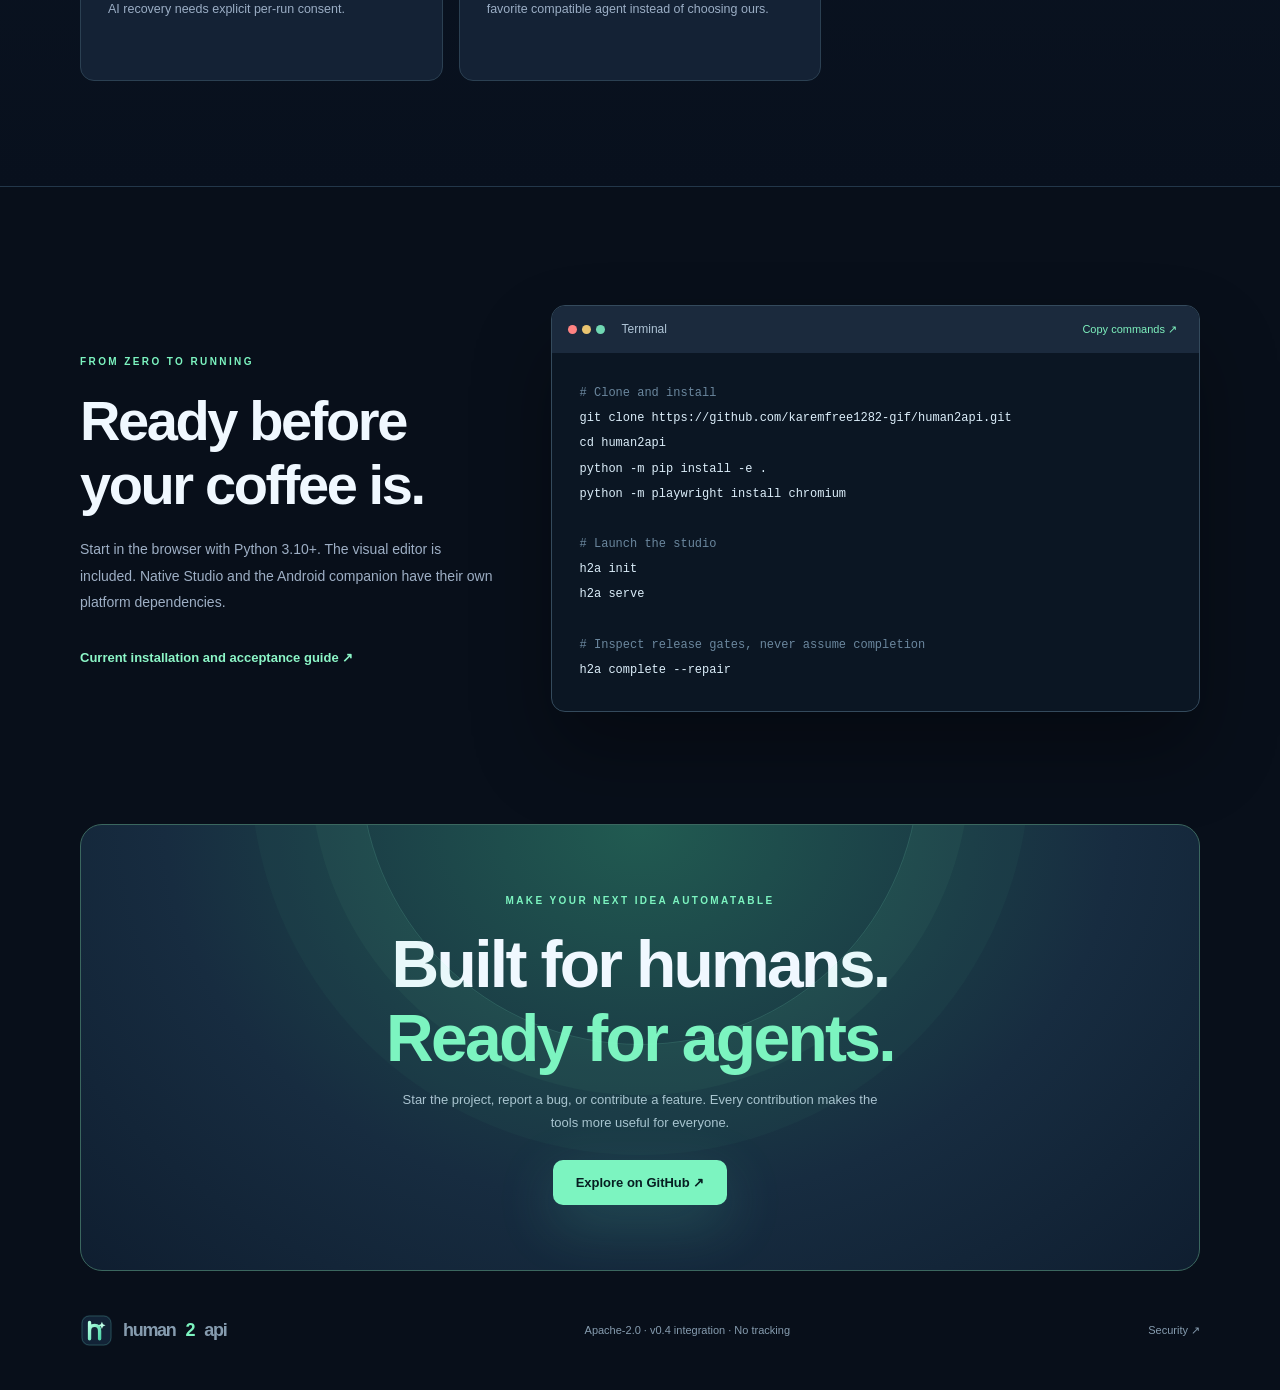
==== commit fbb49986: "feat: deliver Human2API v0.4.0 integrations, studio, Android companion, registry and release tooling" ====
--- a/docs/index.html
+++ b/docs/index.html
@@ -4,14 +4,14 @@
   <meta charset="utf-8">
   <meta name="viewport" content="width=device-width,initial-scale=1">
   <meta name="color-scheme" content="dark">
-  <title>Human2API — Teach it once. Automate forever.</title>
+  <title>Human2API — Teach it once. Verify every run.</title>
   <meta name="description" content="Convert supported browser, desktop, and Android tasks into inspectable local MCP tools, REST APIs, and CLI automations. Experimental developer preview.">
   <meta name="keywords" content="human2api, browser automation, desktop automation, Android ADB, MCP tools, AI agents, local-first, Playwright, PyAutoGUI">
   <meta name="robots" content="index,follow">
   <link rel="canonical" href="https://karemfree1282-gif.github.io/human2api/">
   <link rel="icon" type="image/svg+xml" href="assets/logo.svg">
   <meta property="og:type" content="website">
-  <meta property="og:title" content="Human2API — Teach it once. Automate forever.">
+  <meta property="og:title" content="Human2API — Teach it once. Verify every run.">
   <meta property="og:description" content="Automate supported browser, desktop and Android tasks with verified local MCP and REST workflows. Open-source developer preview.">
   <meta property="og:url" content="https://karemfree1282-gif.github.io/human2api/">
   <meta property="og:image" content="https://karemfree1282-gif.github.io/human2api/assets/og-card.png">
@@ -20,30 +20,34 @@
   <meta name="twitter:description" content="Record once. Inspect. Reuse with MCP, REST and CLI.">
   <meta name="twitter:image" content="https://karemfree1282-gif.github.io/human2api/assets/og-card.png">
   <link rel="stylesheet" href="site.css">
-  <script type="application/ld+json">{"@context":"https://schema.org","@type":"SoftwareApplication","name":"Human2API","applicationCategory":"DeveloperApplication","operatingSystem":"Windows, Linux, macOS","softwareVersion":"0.2.0","offers":{"@type":"Offer","price":"0","priceCurrency":"USD"},"codeRepository":"https://github.com/karemfree1282-gif/human2api","license":"https://www.apache.org/licenses/LICENSE-2.0"}</script>
+  <script type="application/ld+json">{"@context":"https://schema.org","@type":"SoftwareApplication","name":"Human2API","applicationCategory":"DeveloperApplication","operatingSystem":"Windows, Linux, macOS","softwareVersion":"0.4.0","offers":{"@type":"Offer","price":"0","priceCurrency":"USD"},"codeRepository":"https://github.com/karemfree1282-gif/human2api","license":"https://www.apache.org/licenses/LICENSE-2.0"}</script>
   <script src="site.js" defer></script>
 </head>
 <body>
 <div class="noise"></div><div class="glow-bg"></div>
 <header class="site-header"><div class="container nav-inner"><a class="logo" href="#top"><img src="assets/logo.svg" width="40" height="40" alt="Human2API logo"> human<span>2</span>api</a><nav aria-label="Main navigation"><a href="#how">How it works</a><a href="#features">Features</a><a href="#quickstart">Get started</a><a href="https://github.com/karemfree1282-gif/human2api" class="nav-github" target="_blank" rel="noopener noreferrer">GitHub ↗</a></nav></div></header>
 <main id="top">
-  <section class="hero container"><div class="hero-badge"><i></i> OPEN SOURCE · LOCAL FIRST · v0.2 PREVIEW</div><h1>Teach it once.<br><span>Automate forever.</span></h1><p class="hero-lede">Teach browser, desktop or Android workflows, then turn them into inspectable CLI, MCP and local REST tools. A practical, experimental developer preview — no locked-in cloud.</p><div class="actions"><a href="#quickstart" class="btn primary">Start building <span>↗</span></a><a href="https://github.com/karemfree1282-gif/human2api" class="btn secondary" target="_blank" rel="noopener noreferrer"><span>☆</span> View on GitHub</a></div><div class="hero-facts"><span><b>0</b> cloud accounts</span><span><b>0</b> typed values stored</span><span><b>3</b> automation targets</span></div></section>
-  <section class="image-shell container"><div class="window"><div class="window-top"><div class="dots"><i></i><i></i><i></i></div><span>Human2API — Automation Studio</span><span class="healthy">● ENGINE READY</span></div><img src="assets/dashboard-preview.webp" alt="Actual Human2API local dashboard, with example invoice workflow and control panel" loading="eager"></div><div class="image-caption">Real local dashboard. No cloud. No mystery behavior.</div></section>
-  <section class="how container" id="how"><div class="section-intro"><span class="mini">THE WORKFLOW</span><h2>From human action<br>to machine superpower.</h2><p>Unlike a black-box autonomous agent, every step is inspectable and repeatable.</p></div><div class="steps"><article><div class="num">01</div><div class="step-icon">◉</div><h3>Teach the task</h3><p>Capture browser clicks, desktop pointer actions, or teach an authorized Android phone through guided ADB commands.</p></article><article><div class="num">02</div><div class="step-icon">{ }</div><h3>Inspect & verify</h3><p>Edit straightforward JSON. Add assertions, extraction, downloads and selector fallbacks.</p></article><article><div class="num">03</div><div class="step-icon">⌁</div><h3>Use it anywhere</h3><p>Call from your terminal, connect MCP-compatible agents, or use the local REST API.</p></article></div></section>
+  <section class="hero container"><div class="hero-badge"><i></i> OPEN SOURCE · LOCAL FIRST · v0.4 INTEGRATION</div><h1>Teach it once.<br><span>Verify every run.</span></h1><p class="hero-lede">Teach browser, desktop or Android workflows, then turn them into inspectable CLI, MCP and local REST tools. A practical, experimental developer preview — no locked-in cloud.</p><div class="actions"><a href="#quickstart" class="btn primary">Start building <span>↗</span></a><a href="https://github.com/karemfree1282-gif/human2api" class="btn secondary" target="_blank" rel="noopener noreferrer"><span>☆</span> View on GitHub</a></div><div class="hero-facts"><span><b>0</b> cloud accounts</span><span><b>0</b> typed values stored</span><span><b>3</b> automation targets</span></div></section>
+  <section class="image-shell container"><div class="window"><div class="window-top"><div class="dots"><i></i><i></i><i></i></div><span>Human2API — Automation Studio</span><span class="healthy">● ENGINE READY</span></div><img src="assets/dashboard-preview.webp" alt="Actual Human2API local dashboard, with example invoice workflow and control panel" loading="eager"></div><div class="image-caption">Real local dashboard. Inspectable local workflows; hardware acceptance is tracked separately.</div></section>
+  <section class="how container" id="how"><div class="section-intro"><span class="mini">THE WORKFLOW</span><h2>From human action<br>to machine superpower.</h2><p>Unlike a black-box autonomous agent, every step is inspectable and repeatable.</p></div><div class="steps"><article><div class="num">01</div><div class="step-icon">◉</div><h3>Teach the task</h3><p>Record browser actions, inspect native desktop controls, or use the consent-scoped Android companion.</p></article><article><div class="num">02</div><div class="step-icon">{ }</div><h3>Inspect & verify</h3><p>Use the visual editor or inspect JSON. Add typed variables, explicit permissions, assertions and reviewed recovery.</p></article><article><div class="num">03</div><div class="step-icon">⌁</div><h3>Use it anywhere</h3><p>Call from your terminal, connect MCP-compatible agents, or use the local REST API.</p></article></div></section>
   <section class="features-section" id="features"><div class="container"><div class="section-intro"><span class="mini">THE TOOLKIT</span><h2>Powerful by design.<br><em>Inspectable by default.</em></h2></div><div class="features"><div class="feature wide"><span class="feature-kicker">A WORKFLOW IS JUST JSON</span><h3>Automation you can actually understand.</h3><p>We don't keep the workflow in a closed cloud. Save a portable JSON file, review every click, and share only what you want.</p><pre><span class="dim">// Workflow action</span>
 {
   <span class="accent">"action"</span>: "fill",
   <span class="accent">"selector"</span>: "#customer-name",
   <span class="accent">"value"</span>: "{{customer_name}}"
 }</pre></div><div class="feature"><span class="feature-icon">◇</span><h3>Privacy by design</h3><p>Recording discards typed input values. Operate on your own machine without an account or telemetry.</p></div><div class="feature"><span class="feature-icon">⛨</span><h3>Explicit permissions</h3><p>Write-capable workflows require approval, and allowed hosts are declared and checked.</p></div><div class="feature"><span class="feature-icon">↬</span><h3>Selector fallbacks</h3><p>CSS fallbacks plus optional semantic selector recovery. AI recovery needs explicit per-run consent.</p></div><div class="feature"><span class="feature-icon">✳</span><h3>Agent independent</h3><p>Standard MCP and REST interfaces. Bring your favorite compatible agent instead of choosing ours.</p></div></div></div></section>
-  <section class="quickstart container" id="quickstart"><div><span class="mini">FROM ZERO TO RUNNING</span><h2>Ready before<br>your coffee is.</h2><p>Start in the browser with Python 3.10+. Desktop and Android engines are optional additions.</p><a class="text-link" href="https://github.com/karemfree1282-gif/human2api#quick-start" target="_blank" rel="noopener noreferrer">Full installation guide ↗</a></div><div class="command"><div class="command-top"><span class="dots"><i></i><i></i><i></i></span><span>Terminal</span><button id="copy-command" type="button">Copy commands ↗</button></div><pre id="commands"><span class="comment"># Clone and install</span>
+  <section class="quickstart container" id="quickstart"><div><span class="mini">FROM ZERO TO RUNNING</span><h2>Ready before<br>your coffee is.</h2><p>Start in the browser with Python 3.10+. The visual editor is included. Native Studio and the Android companion have their own platform dependencies.</p><a class="text-link" href="https://github.com/karemfree1282-gif/human2api#quick-start" target="_blank" rel="noopener noreferrer">Current installation and acceptance guide ↗</a></div><div class="command"><div class="command-top"><span class="dots"><i></i><i></i><i></i></span><span>Terminal</span><button id="copy-command" type="button">Copy commands ↗</button></div><pre id="commands"><span class="comment"># Clone and install</span>
 git clone https://github.com/karemfree1282-gif/human2api.git
 cd human2api
 python -m pip install -e .
 python -m playwright install chromium
 
 <span class="comment"># Launch the studio</span>
-h2a serve</pre></div></section>
+h2a init
+h2a serve
+
+<span class="comment"># Inspect release gates, never assume completion</span>
+h2a complete --repair</pre></div></section>
   <section class="final-cta container"><div class="orb"></div><span class="mini">MAKE YOUR NEXT IDEA AUTOMATABLE</span><h2>Built for humans.<br><span>Ready for agents.</span></h2><p>Star the project, report a bug, or contribute a feature. Every contribution makes the tools more useful for everyone.</p><a href="https://github.com/karemfree1282-gif/human2api" class="btn primary" target="_blank" rel="noopener noreferrer">Explore on GitHub ↗</a></section>
-</main><footer><div class="container foot"><a class="logo" href="#top"><img src="assets/logo.svg" alt="" width="33" height="33">human<span>2</span>api</a><span>Apache-2.0 · v0.2 preview · No tracking</span><a href="https://github.com/karemfree1282-gif/human2api/blob/main/SECURITY.md" target="_blank" rel="noopener noreferrer">Security ↗</a></div></footer>
+</main><footer><div class="container foot"><a class="logo" href="#top"><img src="assets/logo.svg" alt="" width="33" height="33">human<span>2</span>api</a><span>Apache-2.0 · v0.4 integration · No tracking</span><a href="https://github.com/karemfree1282-gif/human2api/blob/main/SECURITY.md" target="_blank" rel="noopener noreferrer">Security ↗</a></div></footer>
 </body></html>
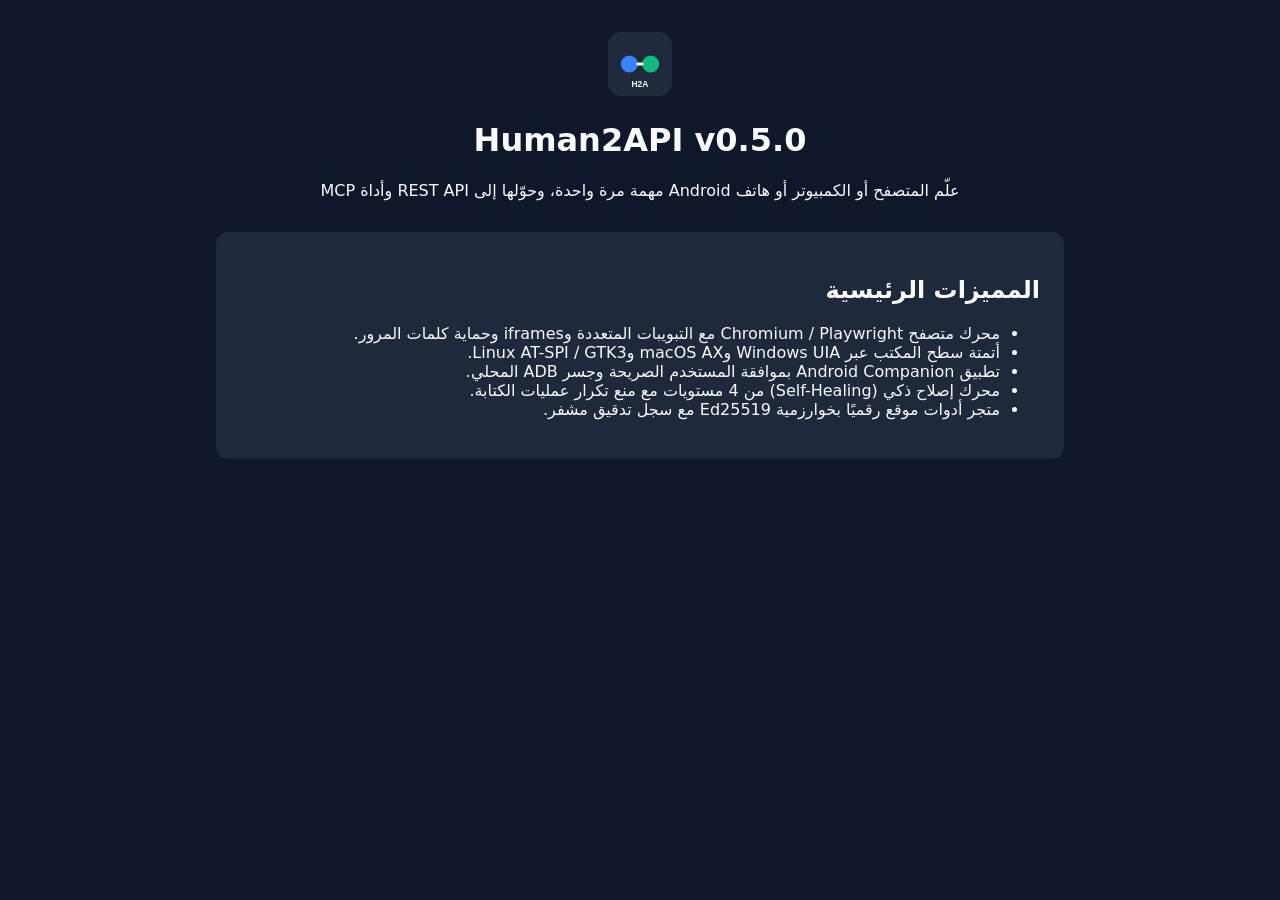
==== commit 80c4c867: "feat: import Human2API v0.5.0 source" ====
--- a/docs/index.html
+++ b/docs/index.html
@@ -1,53 +1,29 @@
-<!doctype html>
-<html lang="en">
+<!DOCTYPE html>
+<html lang="ar" dir="rtl">
 <head>
-  <meta charset="utf-8">
-  <meta name="viewport" content="width=device-width,initial-scale=1">
-  <meta name="color-scheme" content="dark">
-  <title>Human2API — Teach it once. Verify every run.</title>
-  <meta name="description" content="Convert supported browser, desktop, and Android tasks into inspectable local MCP tools, REST APIs, and CLI automations. Experimental developer preview.">
-  <meta name="keywords" content="human2api, browser automation, desktop automation, Android ADB, MCP tools, AI agents, local-first, Playwright, PyAutoGUI">
-  <meta name="robots" content="index,follow">
-  <link rel="canonical" href="https://karemfree1282-gif.github.io/human2api/">
-  <link rel="icon" type="image/svg+xml" href="assets/logo.svg">
-  <meta property="og:type" content="website">
-  <meta property="og:title" content="Human2API — Teach it once. Verify every run.">
-  <meta property="og:description" content="Automate supported browser, desktop and Android tasks with verified local MCP and REST workflows. Open-source developer preview.">
-  <meta property="og:url" content="https://karemfree1282-gif.github.io/human2api/">
-  <meta property="og:image" content="https://karemfree1282-gif.github.io/human2api/assets/og-card.png">
-  <meta name="twitter:card" content="summary_large_image">
-  <meta name="twitter:title" content="Human2API — Turn UI tasks into MCP and API tools">
-  <meta name="twitter:description" content="Record once. Inspect. Reuse with MCP, REST and CLI.">
-  <meta name="twitter:image" content="https://karemfree1282-gif.github.io/human2api/assets/og-card.png">
-  <link rel="stylesheet" href="site.css">
-  <script type="application/ld+json">{"@context":"https://schema.org","@type":"SoftwareApplication","name":"Human2API","applicationCategory":"DeveloperApplication","operatingSystem":"Windows, Linux, macOS","softwareVersion":"0.4.0","offers":{"@type":"Offer","price":"0","priceCurrency":"USD"},"codeRepository":"https://github.com/karemfree1282-gif/human2api","license":"https://www.apache.org/licenses/LICENSE-2.0"}</script>
-  <script src="site.js" defer></script>
+  <meta charset="utf-8" />
+  <meta name="viewport" content="width=device-width, initial-scale=1.0" />
+  <title>Human2API v0.5.0 — وثائق المنصة الرسمية</title>
+  <link rel="stylesheet" href="site.css" />
 </head>
 <body>
-<div class="noise"></div><div class="glow-bg"></div>
-<header class="site-header"><div class="container nav-inner"><a class="logo" href="#top"><img src="assets/logo.svg" width="40" height="40" alt="Human2API logo"> human<span>2</span>api</a><nav aria-label="Main navigation"><a href="#how">How it works</a><a href="#features">Features</a><a href="#quickstart">Get started</a><a href="https://github.com/karemfree1282-gif/human2api" class="nav-github" target="_blank" rel="noopener noreferrer">GitHub ↗</a></nav></div></header>
-<main id="top">
-  <section class="hero container"><div class="hero-badge"><i></i> OPEN SOURCE · LOCAL FIRST · v0.4 INTEGRATION</div><h1>Teach it once.<br><span>Verify every run.</span></h1><p class="hero-lede">Teach browser, desktop or Android workflows, then turn them into inspectable CLI, MCP and local REST tools. A practical, experimental developer preview — no locked-in cloud.</p><div class="actions"><a href="#quickstart" class="btn primary">Start building <span>↗</span></a><a href="https://github.com/karemfree1282-gif/human2api" class="btn secondary" target="_blank" rel="noopener noreferrer"><span>☆</span> View on GitHub</a></div><div class="hero-facts"><span><b>0</b> cloud accounts</span><span><b>0</b> typed values stored</span><span><b>3</b> automation targets</span></div></section>
-  <section class="image-shell container"><div class="window"><div class="window-top"><div class="dots"><i></i><i></i><i></i></div><span>Human2API — Automation Studio</span><span class="healthy">● ENGINE READY</span></div><img src="assets/dashboard-preview.webp" alt="Actual Human2API local dashboard, with example invoice workflow and control panel" loading="eager"></div><div class="image-caption">Real local dashboard. Inspectable local workflows; hardware acceptance is tracked separately.</div></section>
-  <section class="how container" id="how"><div class="section-intro"><span class="mini">THE WORKFLOW</span><h2>From human action<br>to machine superpower.</h2><p>Unlike a black-box autonomous agent, every step is inspectable and repeatable.</p></div><div class="steps"><article><div class="num">01</div><div class="step-icon">◉</div><h3>Teach the task</h3><p>Record browser actions, inspect native desktop controls, or use the consent-scoped Android companion.</p></article><article><div class="num">02</div><div class="step-icon">{ }</div><h3>Inspect & verify</h3><p>Use the visual editor or inspect JSON. Add typed variables, explicit permissions, assertions and reviewed recovery.</p></article><article><div class="num">03</div><div class="step-icon">⌁</div><h3>Use it anywhere</h3><p>Call from your terminal, connect MCP-compatible agents, or use the local REST API.</p></article></div></section>
-  <section class="features-section" id="features"><div class="container"><div class="section-intro"><span class="mini">THE TOOLKIT</span><h2>Powerful by design.<br><em>Inspectable by default.</em></h2></div><div class="features"><div class="feature wide"><span class="feature-kicker">A WORKFLOW IS JUST JSON</span><h3>Automation you can actually understand.</h3><p>We don't keep the workflow in a closed cloud. Save a portable JSON file, review every click, and share only what you want.</p><pre><span class="dim">// Workflow action</span>
-{
-  <span class="accent">"action"</span>: "fill",
-  <span class="accent">"selector"</span>: "#customer-name",
-  <span class="accent">"value"</span>: "{{customer_name}}"
-}</pre></div><div class="feature"><span class="feature-icon">◇</span><h3>Privacy by design</h3><p>Recording discards typed input values. Operate on your own machine without an account or telemetry.</p></div><div class="feature"><span class="feature-icon">⛨</span><h3>Explicit permissions</h3><p>Write-capable workflows require approval, and allowed hosts are declared and checked.</p></div><div class="feature"><span class="feature-icon">↬</span><h3>Selector fallbacks</h3><p>CSS fallbacks plus optional semantic selector recovery. AI recovery needs explicit per-run consent.</p></div><div class="feature"><span class="feature-icon">✳</span><h3>Agent independent</h3><p>Standard MCP and REST interfaces. Bring your favorite compatible agent instead of choosing ours.</p></div></div></div></section>
-  <section class="quickstart container" id="quickstart"><div><span class="mini">FROM ZERO TO RUNNING</span><h2>Ready before<br>your coffee is.</h2><p>Start in the browser with Python 3.10+. The visual editor is included. Native Studio and the Android companion have their own platform dependencies.</p><a class="text-link" href="https://github.com/karemfree1282-gif/human2api#quick-start" target="_blank" rel="noopener noreferrer">Current installation and acceptance guide ↗</a></div><div class="command"><div class="command-top"><span class="dots"><i></i><i></i><i></i></span><span>Terminal</span><button id="copy-command" type="button">Copy commands ↗</button></div><pre id="commands"><span class="comment"># Clone and install</span>
-git clone https://github.com/karemfree1282-gif/human2api.git
-cd human2api
-python -m pip install -e .
-python -m playwright install chromium
-
-<span class="comment"># Launch the studio</span>
-h2a init
-h2a serve
-
-<span class="comment"># Inspect release gates, never assume completion</span>
-h2a complete --repair</pre></div></section>
-  <section class="final-cta container"><div class="orb"></div><span class="mini">MAKE YOUR NEXT IDEA AUTOMATABLE</span><h2>Built for humans.<br><span>Ready for agents.</span></h2><p>Star the project, report a bug, or contribute a feature. Every contribution makes the tools more useful for everyone.</p><a href="https://github.com/karemfree1282-gif/human2api" class="btn primary" target="_blank" rel="noopener noreferrer">Explore on GitHub ↗</a></section>
-</main><footer><div class="container foot"><a class="logo" href="#top"><img src="assets/logo.svg" alt="" width="33" height="33">human<span>2</span>api</a><span>Apache-2.0 · v0.4 integration · No tracking</span><a href="https://github.com/karemfree1282-gif/human2api/blob/main/SECURITY.md" target="_blank" rel="noopener noreferrer">Security ↗</a></div></footer>
-</body></html>
+  <header>
+    <img src="assets/logo.svg" alt="Human2API Logo" width="64" />
+    <h1>Human2API v0.5.0</h1>
+    <p>علّم المتصفح أو الكمبيوتر أو هاتف Android مهمة مرة واحدة، وحوّلها إلى REST API وأداة MCP</p>
+  </header>
+  <main>
+    <section>
+      <h2>المميزات الرئيسية</h2>
+      <ul>
+        <li>محرك متصفح Chromium / Playwright مع التبويبات المتعددة وiframes وحماية كلمات المرور.</li>
+        <li>أتمتة سطح المكتب عبر Windows UIA وmacOS AX وLinux AT-SPI / GTK3.</li>
+        <li>تطبيق Android Companion بموافقة المستخدم الصريحة وجسر ADB المحلي.</li>
+        <li>محرك إصلاح ذكي (Self-Healing) من 4 مستويات مع منع تكرار عمليات الكتابة.</li>
+        <li>متجر أدوات موقع رقميًا بخوارزمية Ed25519 مع سجل تدقيق مشفر.</li>
+      </ul>
+    </section>
+  </main>
+  <script src="site.js"></script>
+</body>
+</html>
--- a/docs/site.css
+++ b/docs/site.css
@@ -1 +1,3 @@
-:root{--bg:#080f1a;--fg:#f0f8ff;--sub:#9eafc5;--mint:#7cf4c0;--border:#26374b;font-family:Inter,ui-sans-serif,-apple-system,BlinkMacSystemFont,"Segoe UI",sans-serif;color-scheme:dark}*{box-sizing:border-box}html{scroll-behavior:smooth}body{min-width:320px;margin:0;background:var(--bg);color:var(--fg)}a{color:inherit;text-decoration:none}button{cursor:pointer;font:inherit}::selection{background:#6cdeaa;color:#091826}.noise{position:fixed;inset:0;pointer-events:none;opacity:.13;background-image:url("data:image/svg+xml,%3Csvg viewBox='0 0 180 180' xmlns='http://www.w3.org/2000/svg'%3E%3Cfilter id='n'%3E%3CfeTurbulence baseFrequency='.7' type='fractalNoise' numOctaves='3' stitchTiles='stitch'/%3E%3C/filter%3E%3Crect width='100%25' height='100%25' filter='url(%23n)' opacity='.2'/%3E%3C/svg%3E");z-index:15}.glow-bg{position:absolute;top:0;left:0;right:0;height:850px;pointer-events:none;background:radial-gradient(ellipse at 49% -22%,#143f57 0%,transparent 70%)}.container{width:min(1120px,calc(100% - 42px));margin:auto}.site-header{position:relative;z-index:3;border-bottom:1px solid #2233457a}.nav-inner{height:85px;display:flex;align-items:center;justify-content:space-between}.logo{display:inline-flex;align-items:center;gap:10px;font-size:22px;font-weight:850;letter-spacing:-1.3px}.logo span{color:var(--mint)}.logo img{border-radius:10px}.site-header nav{display:flex;align-items:center;gap:34px;font-size:12px;font-weight:700;color:#a8bace}.site-header nav a:hover,.text-link:hover{color:var(--mint)}.nav-github{border:1px solid #3c5b66;padding:12px 16px;border-radius:9px;color:#dbfbef}.hero{position:relative;text-align:center;padding:103px 0 38px}.hero-badge{display:inline-flex;gap:10px;align-items:center;border:1px solid #365649;border-radius:30px;background:#122a2b;color:#aefad7;padding:10px 17px;font-size:10px;font-weight:850;letter-spacing:2px}.hero-badge i{display:inline-block;width:7px;height:7px;border-radius:50%;background:#7cf4c0;box-shadow:0 0 15px #7cf4c0}.hero h1{font-size:clamp(50px,7.5vw,91px);letter-spacing:-5px;line-height:1.03;margin:37px 0 20px;font-weight:870}.hero h1 span{background:linear-gradient(100deg,#a9ffe1,#6bebc0 50%,#94caff);background-clip:text;color:transparent}.hero-lede{font-size:17px;color:var(--sub);max-width:650px;line-height:1.8;margin:0 auto}.actions{display:flex;justify-content:center;gap:11px;flex-wrap:wrap;margin-top:31px}.btn{display:inline-flex;align-items:center;justify-content:center;gap:18px;padding:15px 23px;border-radius:10px;font-size:13px;font-weight:760;transition:transform .2s,background .2s}.btn:hover{transform:translateY(-3px)}.btn.primary{background:var(--mint);color:#061e21;box-shadow:0 18px 60px #59e7b733}.btn.primary:hover{background:#b2ffdf}.btn.secondary{background:#182637;border:1px solid #405468;color:#d2e1f4}.hero-facts{display:flex;justify-content:center;gap:35px;margin-top:36px;font-size:11px;color:#839bb0}.hero-facts b{color:#85f3c3}.image-shell{position:relative;margin-top:27px}.window{border:1px solid #365364;background:#152536;border-radius:18px;padding:9px;box-shadow:0 45px 140px #0009,0 0 90px #71ffca1c;overflow:hidden}.window-top{height:39px;display:flex;align-items:center;justify-content:space-between;padding:0 15px;font-size:11px;color:#96b5c3}.window-top .healthy{color:#86e7b9;font-size:9px;letter-spacing:1.2px}.dots{display:inline-flex;gap:5px}.dots i{width:9px;height:9px;border-radius:50%;background:#ff8382}.dots i:nth-child(2){background:#e9c470}.dots i:nth-child(3){background:#70d8b3}.window img{width:100%;display:block;aspect-ratio:16/10;object-fit:cover;object-position:top;border-radius:9px;border:1px solid #274559}.image-caption{text-align:center;color:#758da3;font-size:11px;margin:17px}.how{padding:117px 0 110px}.section-intro{max-width:650px}.mini{font-size:10px;letter-spacing:2.4px;color:var(--mint);font-weight:800}.section-intro h2,.quickstart h2{font-size:clamp(35px,4.4vw,56px);letter-spacing:-2.4px;line-height:1.13;margin:20px 0}.section-intro p,.quickstart p{color:var(--sub);font-size:14px;line-height:1.9}.steps{display:grid;grid-template-columns:repeat(3,1fr);gap:19px;margin-top:44px}.steps article{min-height:263px;padding:28px;border:1px solid #2c4052;border-radius:15px;background:linear-gradient(130deg,#132238,#101a2a)}.steps .num{font-size:12px;color:#6f859b;font-weight:800;letter-spacing:2px}.step-icon{font-size:35px;color:#7af6c1;margin-top:15px}.steps h3,.feature h3{font-size:19px;letter-spacing:-.4px;margin:13px 0}.steps p,.feature p{color:#9baec5;font-size:12.5px;line-height:1.85}.features-section{background:linear-gradient(180deg,#0e1a2a,#08101d);border-top:1px solid #223348;border-bottom:1px solid #23374a;padding:95px 0 105px}.features-section em{font-style:normal;color:var(--mint)}.features{display:grid;grid-template-columns:repeat(3,1fr);gap:16px;margin-top:45px}.feature{padding:27px;min-height:215px;border:1px solid #2b4052;background:#142235;border-radius:14px}.feature.wide{grid-column:span 2;grid-row:span 2;padding:33px;min-height:440px;overflow:hidden;background:radial-gradient(circle at 90% 95%,#1a624e55,transparent 58%),#132334}.feature-kicker{font-size:10px;color:var(--mint);letter-spacing:1.8px}.feature.wide h3{font-size:29px;max-width:400px;margin-top:28px}.feature.wide p{max-width:470px}.feature pre{border-radius:11px;padding:20px;background:#091420;border:1px solid #365369;color:#e0edfb;font-size:13px;line-height:1.8;margin-top:23px;overflow:auto}.feature pre .accent{color:#8bf5c0}.feature pre .dim{color:#7290a7}.feature-icon{display:block;font-size:28px;color:#89f3c4}.quickstart{display:grid;grid-template-columns:.8fr 1.25fr;gap:55px;padding-top:118px;padding-bottom:112px;align-items:center}.text-link{font-size:13px;font-weight:750;color:#8cf6c7;display:inline-block;margin-top:20px}.command{border:1px solid #344a5c;border-radius:14px;overflow:hidden;background:#0b1623;box-shadow:0 40px 80px #0005;min-width:0}.command-top{display:flex;align-items:center;gap:17px;background:#1b2a3d;padding:16px;color:#afc4d6;font-size:12px}.command-top button{margin-left:auto;background:none;color:#7ef1be;border:0;font-size:11px}.command pre{white-space:pre-wrap;overflow-wrap:anywhere;margin:0;padding:28px;font-size:12px;line-height:2.1;color:#dceefa}.command pre .comment{color:#6b879e}.final-cta{background:radial-gradient(ellipse at 50% 0%,#215b51 0%,#172c40 60%,#0f1e30 100%);position:relative;overflow:hidden;min-height:370px;text-align:center;border:1px solid #3b675f;border-radius:22px;padding:65px 22px}.final-cta h2{font-size:clamp(39px,5.6vw,66px);letter-spacing:-2.7px;line-height:1.12;margin:20px 0 12px}.final-cta h2 span{color:var(--mint)}.final-cta p{color:#aac3d0;font-size:13px;max-width:475px;line-height:1.8;margin:0 auto 25px}.final-cta .orb{position:absolute;border:1px solid #8afbd128;border-radius:50%;width:560px;height:560px;top:-340px;left:calc(50% - 280px);pointer-events:none;box-shadow:0 0 0 50px #7bffb80a,0 0 0 110px #7bffb807}footer{padding:43px 0}.foot{display:flex;align-items:center;justify-content:space-between;gap:14px;color:#869caf;font-size:11px}.foot .logo{font-size:18px}footer a:hover{color:var(--mint)}@media(max-width:780px){.site-header nav a:not(.nav-github){display:none}.hero{padding-top:76px}.hero h1{letter-spacing:-3px}.steps,.features{grid-template-columns:1fr 1fr}.features .wide{grid-column:span 2}.quickstart{grid-template-columns:1fr;gap:23px;padding-top:80px}}@media(max-width:520px){.site-header nav{gap:10px}.hero-badge{font-size:8px}.hero h1{letter-spacing:-2px}.hero-lede{font-size:14px}.hero-facts{gap:14px;font-size:9px}.steps,.features{grid-template-columns:1fr}.features .wide{grid-column:span 1}.how{padding:70px 0}.feature.wide{min-height:unset}.window-top{font-size:8px}.window-top .healthy{font-size:7px}.foot{flex-wrap:wrap}.container{width:calc(100% - 32px)}}@media(prefers-reduced-motion:reduce){*{scroll-behavior:auto!important;transition:none!important}}
+body { font-family: system-ui, sans-serif; background: #0f172a; color: #f8fafc; margin: 0; padding: 32px; }
+header { text-align: center; margin-bottom: 32px; }
+main { max-width: 800px; margin: 0 auto; background: #1e293b; padding: 24px; border-radius: 12px; }
